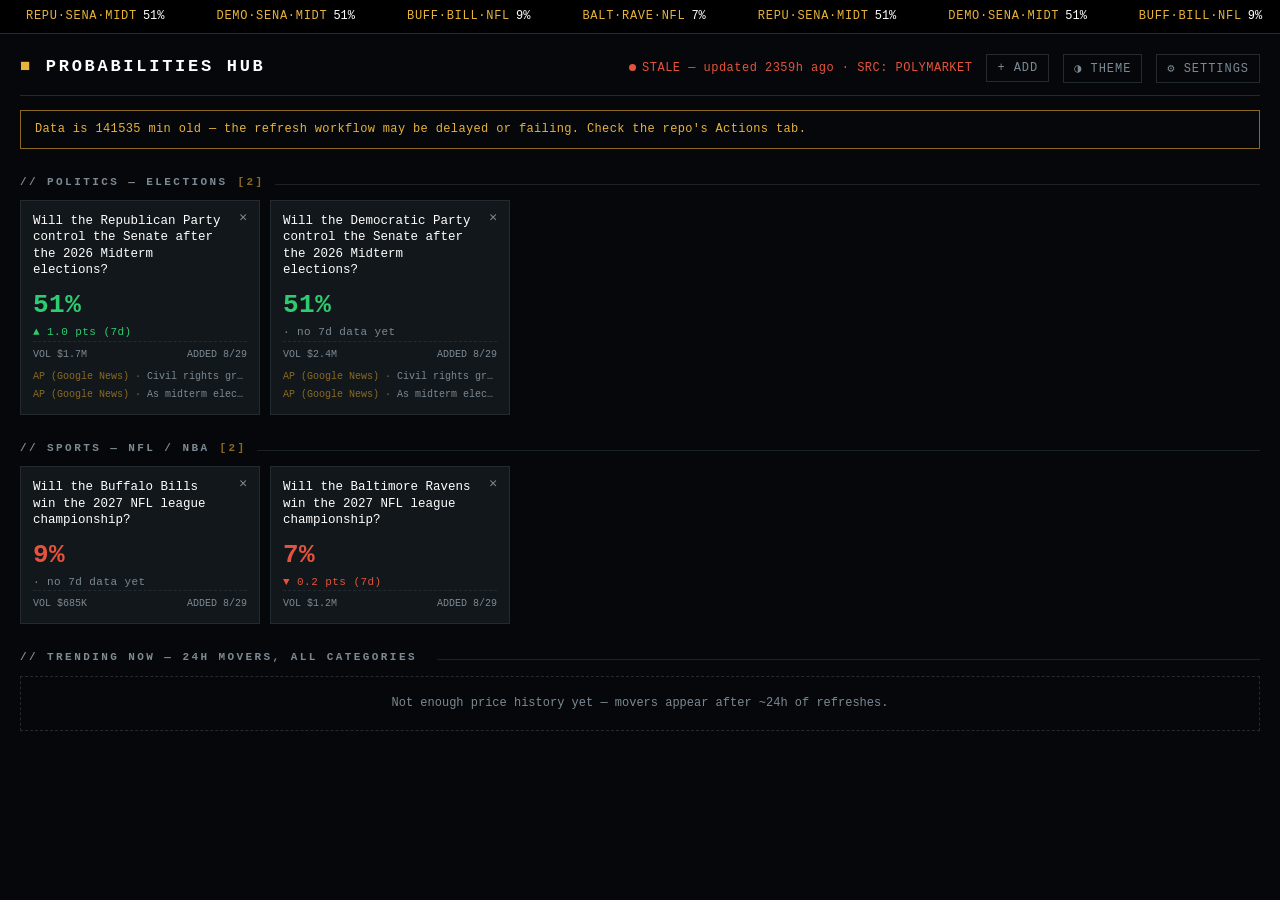
==== index.html @ 9a372fa8 "Build Probabilities Hub v1: static dashboard + Actions data pipeline - Terminal/ticker-tape UI (dark" ====
<!DOCTYPE html>
<html lang="en" data-theme="dark">
<head>
<meta charset="UTF-8" />
<meta name="viewport" content="width=device-width, initial-scale=1.0" />
<meta name="color-scheme" content="dark light" />
<title>Probabilities Hub</title>
<meta name="description" content="Personal prediction-market probabilities dashboard — politics, NFL, NBA." />
<link rel="icon" href="data:image/svg+xml,%3Csvg xmlns='http://www.w3.org/2000/svg' viewBox='0 0 16 16'%3E%3Crect width='16' height='16' fill='%2305070a'/%3E%3Crect x='3' y='9' width='2' height='4' fill='%232ecc71'/%3E%3Crect x='7' y='5' width='2' height='8' fill='%23e8b339'/%3E%3Crect x='11' y='7' width='2' height='6' fill='%23e5533d'/%3E%3C/svg%3E" />
<link rel="stylesheet" href="./assets/style.css" />
</head>
<body>

<div class="ticker" id="ticker" aria-label="Tracked markets ticker" tabindex="0">
  <div class="ticker--empty">loading ticker…</div>
</div>

<div class="wrap">
  <header class="head">
    <h1 class="head__title"><span class="mark">&#9632;</span> Probabilities&nbsp;Hub</h1>
    <div class="head__right">
      <span class="clock" id="clock" aria-live="polite">connecting…</span>
      <button class="iconbtn" id="addBtn" aria-haspopup="dialog">+ Add</button>
      <button class="iconbtn" id="themeBtn" aria-label="Toggle light / dark theme">&#9681; Theme</button>
      <button class="iconbtn" id="settingsBtn" aria-haspopup="dialog" aria-label="Open settings">&#9881; Settings</button>
    </div>
  </header>

  <div id="banners" aria-live="polite"></div>

  <main id="sections">
    <div class="spinner">// loading market data…</div>
  </main>
</div>

<!-- Add-market modal -->
<div class="modal" id="addModal" hidden role="dialog" aria-modal="true" aria-labelledby="addModalTitle">
  <div class="modal__panel">
    <div class="modal__head">
      <h2 id="addModalTitle">Add a market</h2>
      <button class="modal__close" data-close aria-label="Close">&times;</button>
    </div>
    <form id="searchForm">
      <label class="field">
        <span>Search Polymarket</span>
        <input class="input" id="searchInput" type="search" autocomplete="off"
               placeholder="e.g. nevada senate, fed rate cut, chiefs super bowl" />
      </label>
    </form>
    <p class="hint">Live search against Polymarket's public API. Pick a market and choose a category to pin it to your dashboard.</p>
    <div class="results" id="searchResults"></div>
  </div>
</div>

<!-- Settings modal -->
<div class="modal" id="settingsModal" hidden role="dialog" aria-modal="true" aria-labelledby="settingsModalTitle">
  <div class="modal__panel">
    <div class="modal__head">
      <h2 id="settingsModalTitle">Settings</h2>
      <button class="modal__close" data-close aria-label="Close">&times;</button>
    </div>

    <label class="field">
      <span>GitHub fine-grained token <span class="tokentag" id="tokenState">not set</span></span>
      <input class="input" id="tokenInput" type="password" autocomplete="off"
             placeholder="github_pat_… (Contents: read & write on this repo)" />
    </label>
    <p class="hint">
      Needed only to add / remove markets (it commits <code>data/watchlist.json</code>).
      Stored in this browser's <code>localStorage</code> and sent only to
      <code>api.github.com</code>. Create one at GitHub → Settings → Developer settings →
      Fine-grained tokens, scoped to <code id="repoSlug">pitchafwa/probabilities-hub</code>
      with <strong>Contents: Read and write</strong>.
    </p>
    <div class="btnrow">
      <button class="btn" id="tokenSave">Save token</button>
      <button class="btn btn--danger" id="tokenClear">Clear token</button>
    </div>

    <label class="field" style="margin-top:20px;">
      <span>Repository (owner/repo)</span>
      <input class="input" id="repoInput" type="text" autocomplete="off" placeholder="owner/repo" />
    </label>
    <label class="field">
      <span>Branch</span>
      <input class="input" id="branchInput" type="text" autocomplete="off" placeholder="main" />
    </label>
    <div class="btnrow">
      <button class="btn btn--ghost" id="repoSave">Save repo config</button>
    </div>

    <p class="hint" style="margin-top:16px;" id="dataInfo">—</p>
  </div>
</div>

<template id="categoryPickerTpl">
  <div class="result">
    <div>
      <div class="result__q"></div>
      <div class="result__desc"></div>
      <div class="result__meta"></div>
    </div>
    <div class="result__add">
      <select class="input" style="width:auto;margin-bottom:6px;">
        <option value="politics">politics</option>
        <option value="sports">sports</option>
        <option value="economics">economics</option>
        <option value="crypto">crypto</option>
        <option value="other">other</option>
      </select>
      <button class="btn">Add</button>
    </div>
  </div>
</template>

<script src="./assets/app.js"></script>
</body>
</html>
---- assets/style.css ----
/* Probabilities Hub — "Ticker Tape / Terminal" */

:root {
  --bg: #05070a;
  --bg-2: #0a0d10;
  --panel: #12171b;
  --panel-2: #161c21;
  --line: #232b31;
  --line-soft: #1b2227;
  --text: #dfe6ea;
  --text-hi: #ffffff;
  --sub: #7c8a94;
  --up: #2ecc71;
  --down: #e5533d;
  --amber: #e8b339;
  --amber-dim: #8a6a22;
  --focus: #e8b339;
  --card-min: 232px;
  --mono: "Courier New", "SFMono-Regular", ui-monospace, "DejaVu Sans Mono", monospace;
}

:root[data-theme="light"] {
  --bg: #f4f1e9;
  --bg-2: #efece2;
  --panel: #fbf9f3;
  --panel-2: #f6f3ea;
  --line: #d7d0be;
  --line-soft: #e2dccb;
  --text: #2b2b26;
  --text-hi: #16160f;
  --sub: #736b57;
  --up: #1f8f4d;
  --down: #c23c26;
  --amber: #b5851b;
  --amber-dim: #c9a961;
  --focus: #b5851b;
}

* { box-sizing: border-box; }

html, body { margin: 0; padding: 0; }

body {
  background: var(--bg);
  color: var(--text);
  font-family: var(--mono);
  font-size: 14px;
  line-height: 1.4;
  -webkit-font-smoothing: antialiased;
}

a { color: inherit; }

button {
  font-family: inherit;
  cursor: pointer;
  color: inherit;
  background: none;
  border: none;
}

:focus-visible {
  outline: 2px solid var(--focus);
  outline-offset: 2px;
}

.wrap { max-width: 1280px; margin: 0 auto; padding: 0 20px 64px; }

/* ---------- Ticker ---------- */
.ticker {
  background: #000;
  border-bottom: 1px solid var(--line);
  overflow: hidden;
  white-space: nowrap;
  font-size: 12px;
  color: var(--amber);
  position: relative;
}
:root[data-theme="light"] .ticker { background: #1a1712; }
.ticker__track {
  display: inline-block;
  padding: 8px 0;
  will-change: transform;
  animation: ticker-scroll 60s linear infinite;
}
.ticker:hover .ticker__track,
.ticker:focus-within .ticker__track { animation-play-state: paused; }
.ticker__item { margin: 0 26px; }
.ticker__sym { color: var(--amber); letter-spacing: 0.06em; }
.ticker__px { color: var(--text-hi); margin-left: 6px; }
:root[data-theme="light"] .ticker__px { color: #f6f3ea; }
.ticker__d { margin-left: 6px; }
.ticker--empty { color: var(--sub); padding: 8px 20px; }

@keyframes ticker-scroll {
  from { transform: translateX(0); }
  to { transform: translateX(-50%); }
}

/* ---------- Header ---------- */
.head {
  display: flex;
  align-items: baseline;
  justify-content: space-between;
  gap: 16px;
  flex-wrap: wrap;
  padding: 20px 0 12px;
  border-bottom: 1px solid var(--line);
  margin-bottom: 8px;
}
.head__title {
  margin: 0;
  font-size: 17px;
  letter-spacing: 0.16em;
  color: var(--text-hi);
  text-transform: uppercase;
}
.head__title .mark { color: var(--amber); }
.head__right { display: flex; align-items: center; gap: 14px; }
.clock { color: var(--sub); font-size: 12px; letter-spacing: 0.04em; }
.clock .dot {
  display: inline-block; width: 7px; height: 7px; border-radius: 50%;
  background: var(--up); margin-right: 6px; vertical-align: middle;
  animation: pulse 2.4s ease-in-out infinite;
}
.clock.is-stale .dot { background: var(--down); animation: none; }
.clock.is-stale { color: var(--down); }
@keyframes pulse { 0%,100% { opacity: 1; } 50% { opacity: 0.35; } }

.iconbtn {
  border: 1px solid var(--line);
  padding: 6px 10px;
  font-size: 12px;
  letter-spacing: 0.08em;
  color: var(--sub);
  text-transform: uppercase;
  transition: color 0.12s, border-color 0.12s;
}
.iconbtn:hover { color: var(--amber); border-color: var(--amber-dim); }

/* ---------- Sections ---------- */
.section { margin: 26px 0 0; }
.section__title {
  font-size: 11px;
  letter-spacing: 0.22em;
  color: var(--sub);
  text-transform: uppercase;
  margin: 0 0 10px;
  display: flex;
  align-items: baseline;
  gap: 10px;
}
.section__title .count { color: var(--amber-dim); }
.section__rule { flex: 1; height: 1px; background: var(--line-soft); }

.grid {
  display: grid;
  grid-template-columns: repeat(auto-fill, minmax(var(--card-min), 1fr));
  gap: 10px;
}

/* ---------- Card ---------- */
.card {
  background: var(--panel);
  border: 1px solid var(--line);
  padding: 12px;
  position: relative;
  display: flex;
  flex-direction: column;
  min-height: 132px;
}
.card:hover { border-color: var(--amber-dim); }
.card__q {
  font-size: 12.5px;
  color: var(--text-hi);
  line-height: 1.32;
  min-height: 32px;
  padding-right: 20px;
}
.card__q a { text-decoration: none; }
.card__q a:hover { color: var(--amber); }
.card__prob { font-size: 26px; font-weight: 700; margin: 8px 0 2px; letter-spacing: 0.02em; }
.card__delta { font-size: 11px; letter-spacing: 0.04em; min-height: 14px; }
.card__spark { height: 26px; margin: 6px 0 2px; display: block; width: 100%; }
.card__meta {
  display: flex;
  justify-content: space-between;
  gap: 8px;
  font-size: 10px;
  color: var(--sub);
  margin-top: auto;
  padding-top: 6px;
  border-top: 1px dashed var(--line);
}
.card__news { margin-top: 8px; display: flex; flex-direction: column; gap: 4px; }
.card__news a {
  font-size: 10px;
  color: var(--sub);
  text-decoration: none;
  display: block;
  white-space: nowrap;
  overflow: hidden;
  text-overflow: ellipsis;
}
.card__news a:hover { color: var(--amber); }
.card__news .outlet { color: var(--amber-dim); }
.card__remove {
  position: absolute;
  top: 8px;
  right: 8px;
  font-size: 13px;
  line-height: 1;
  color: var(--sub);
  padding: 2px 4px;
}
.card__remove:hover { color: var(--down); }

.card--trend .card__rank { color: var(--amber-dim); font-size: 10px; letter-spacing: 0.1em; }

.up { color: var(--up); }
.down { color: var(--down); }
.flat { color: var(--sub); }

/* ---------- Empty / error states ---------- */
.empty {
  border: 1px dashed var(--line);
  padding: 18px;
  color: var(--sub);
  font-size: 12px;
  text-align: center;
}
.banner {
  border: 1px solid var(--down);
  color: var(--down);
  padding: 10px 14px;
  font-size: 12px;
  margin: 14px 0 0;
  letter-spacing: 0.03em;
}
.banner--warn { border-color: var(--amber-dim); color: var(--amber); }

/* ---------- Modal ---------- */
.modal[hidden] { display: none; }
.modal {
  position: fixed;
  inset: 0;
  background: rgba(0, 0, 0, 0.62);
  display: flex;
  align-items: flex-start;
  justify-content: center;
  padding: 8vh 16px 16px;
  z-index: 50;
}
.modal__panel {
  background: var(--panel-2);
  border: 1px solid var(--line);
  width: 100%;
  max-width: 620px;
  max-height: 80vh;
  overflow: auto;
  padding: 18px;
}
.modal__head {
  display: flex;
  justify-content: space-between;
  align-items: baseline;
  margin-bottom: 14px;
}
.modal__head h2 {
  margin: 0;
  font-size: 13px;
  letter-spacing: 0.16em;
  text-transform: uppercase;
  color: var(--text-hi);
}
.modal__close { font-size: 16px; color: var(--sub); padding: 2px 6px; }
.modal__close:hover { color: var(--down); }

.field { display: block; margin: 12px 0; }
.field > span { display: block; font-size: 11px; color: var(--sub); letter-spacing: 0.08em; text-transform: uppercase; margin-bottom: 4px; }
.input {
  width: 100%;
  background: var(--bg-2);
  border: 1px solid var(--line);
  color: var(--text);
  font-family: inherit;
  font-size: 13px;
  padding: 8px 10px;
}
.input:focus { border-color: var(--amber-dim); }

.btn {
  border: 1px solid var(--amber-dim);
  color: var(--amber);
  padding: 7px 14px;
  font-size: 12px;
  letter-spacing: 0.08em;
  text-transform: uppercase;
}
.btn:hover { background: var(--amber); color: #05070a; }
.btn--ghost { border-color: var(--line); color: var(--sub); }
.btn--ghost:hover { background: none; color: var(--amber); border-color: var(--amber-dim); }
.btn--danger { border-color: var(--down); color: var(--down); }
.btn--danger:hover { background: var(--down); color: #05070a; }
.btnrow { display: flex; gap: 8px; flex-wrap: wrap; margin-top: 8px; }

.results { margin-top: 12px; display: flex; flex-direction: column; gap: 8px; }
.result {
  border: 1px solid var(--line);
  padding: 10px;
  display: flex;
  justify-content: space-between;
  gap: 12px;
  align-items: flex-start;
}
.result__q { font-size: 12.5px; color: var(--text-hi); }
.result__desc { font-size: 10.5px; color: var(--sub); margin-top: 4px; line-height: 1.35; }
.result__meta { font-size: 10px; color: var(--amber-dim); margin-top: 4px; letter-spacing: 0.05em; }
.result__add { white-space: nowrap; }

.hint { font-size: 10.5px; color: var(--sub); line-height: 1.4; margin: 6px 0 0; }
.hint code { color: var(--amber); }

.spinner { color: var(--sub); font-size: 12px; padding: 10px 0; }

.tokentag {
  display: inline-block;
  font-size: 10px;
  letter-spacing: 0.06em;
  border: 1px solid var(--line);
  padding: 2px 6px;
  color: var(--sub);
  margin-left: 8px;
  text-transform: uppercase;
}
.tokentag.is-set { color: var(--up); border-color: var(--up); }

@media (max-width: 560px) {
  .head { padding-top: 14px; }
  .head__title { font-size: 15px; letter-spacing: 0.1em; }
  .grid { grid-template-columns: 1fr 1fr; }
  :root { --card-min: 150px; }
  .clock { font-size: 11px; }
}
@media (max-width: 380px) {
  .grid { grid-template-columns: 1fr; }
}

@media (prefers-reduced-motion: reduce) {
  .ticker__track { animation: none; padding-left: 20px; }
  .clock .dot { animation: none; }
}
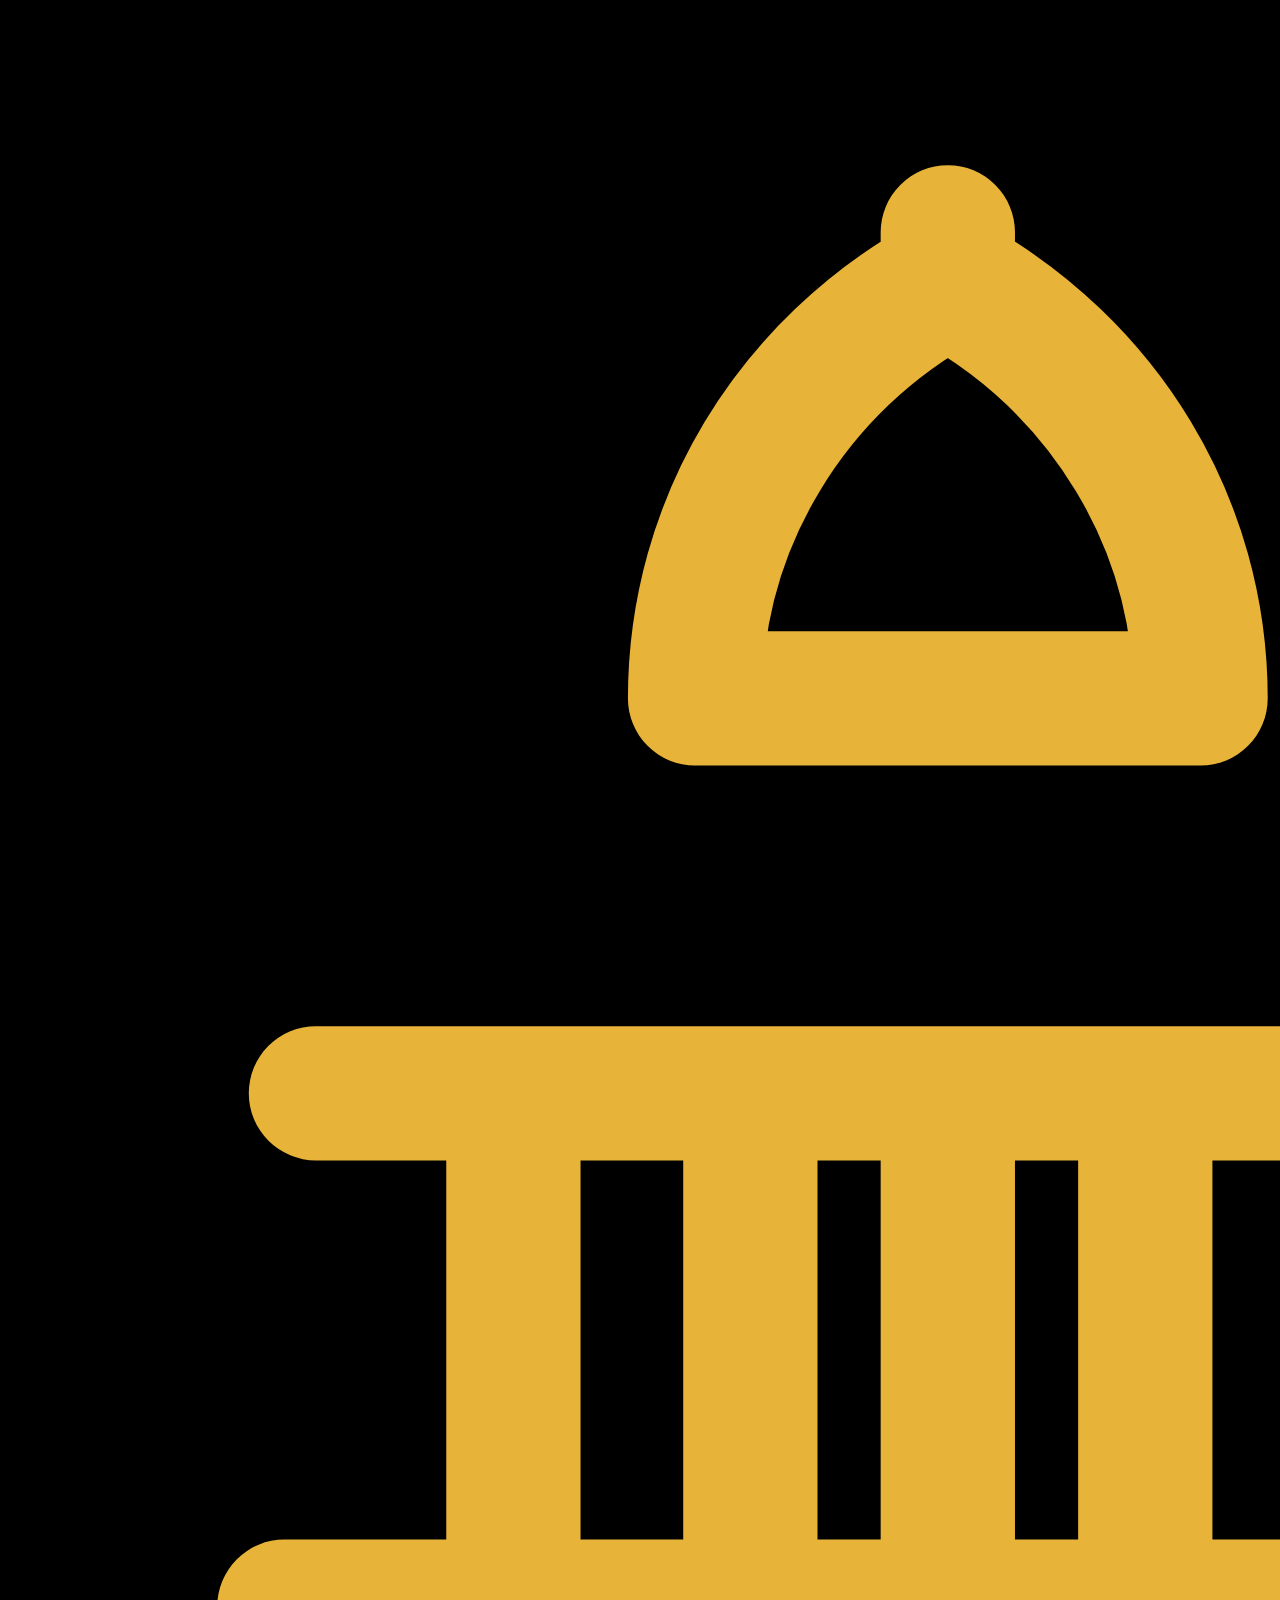
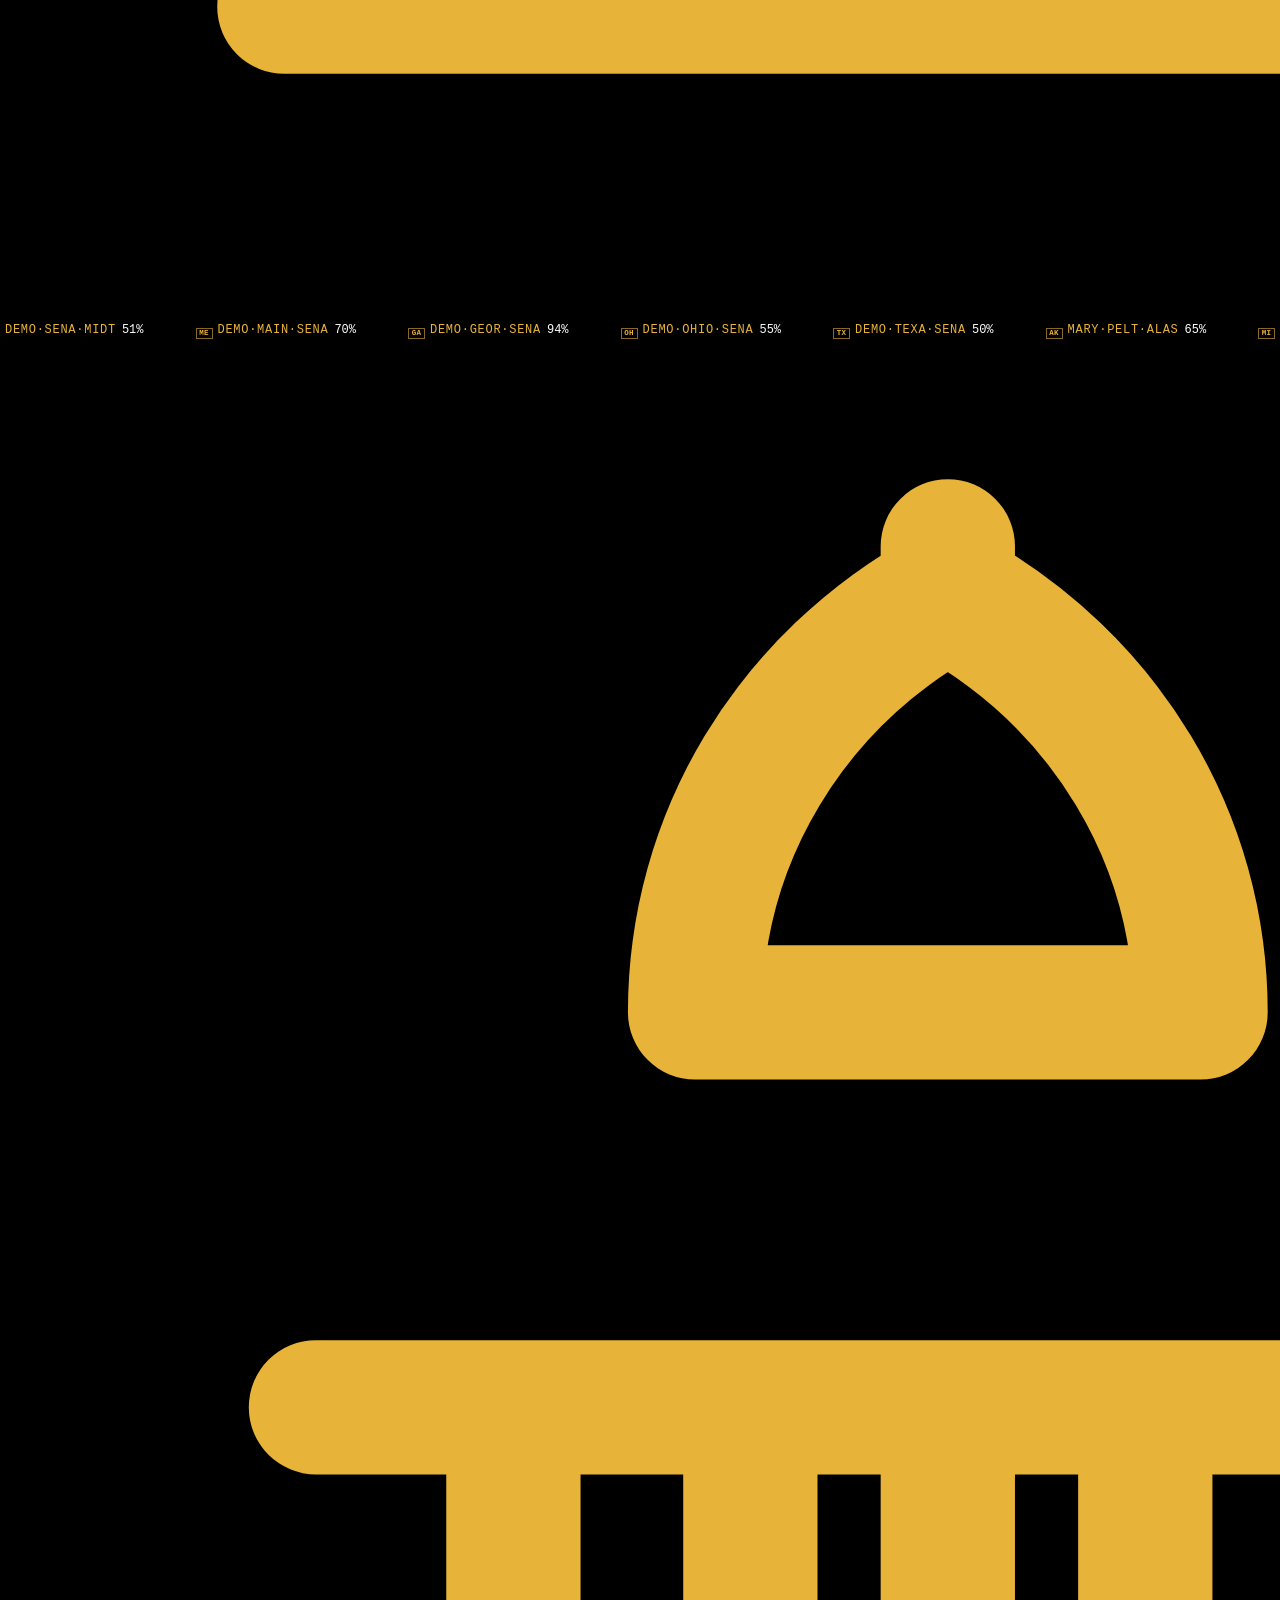
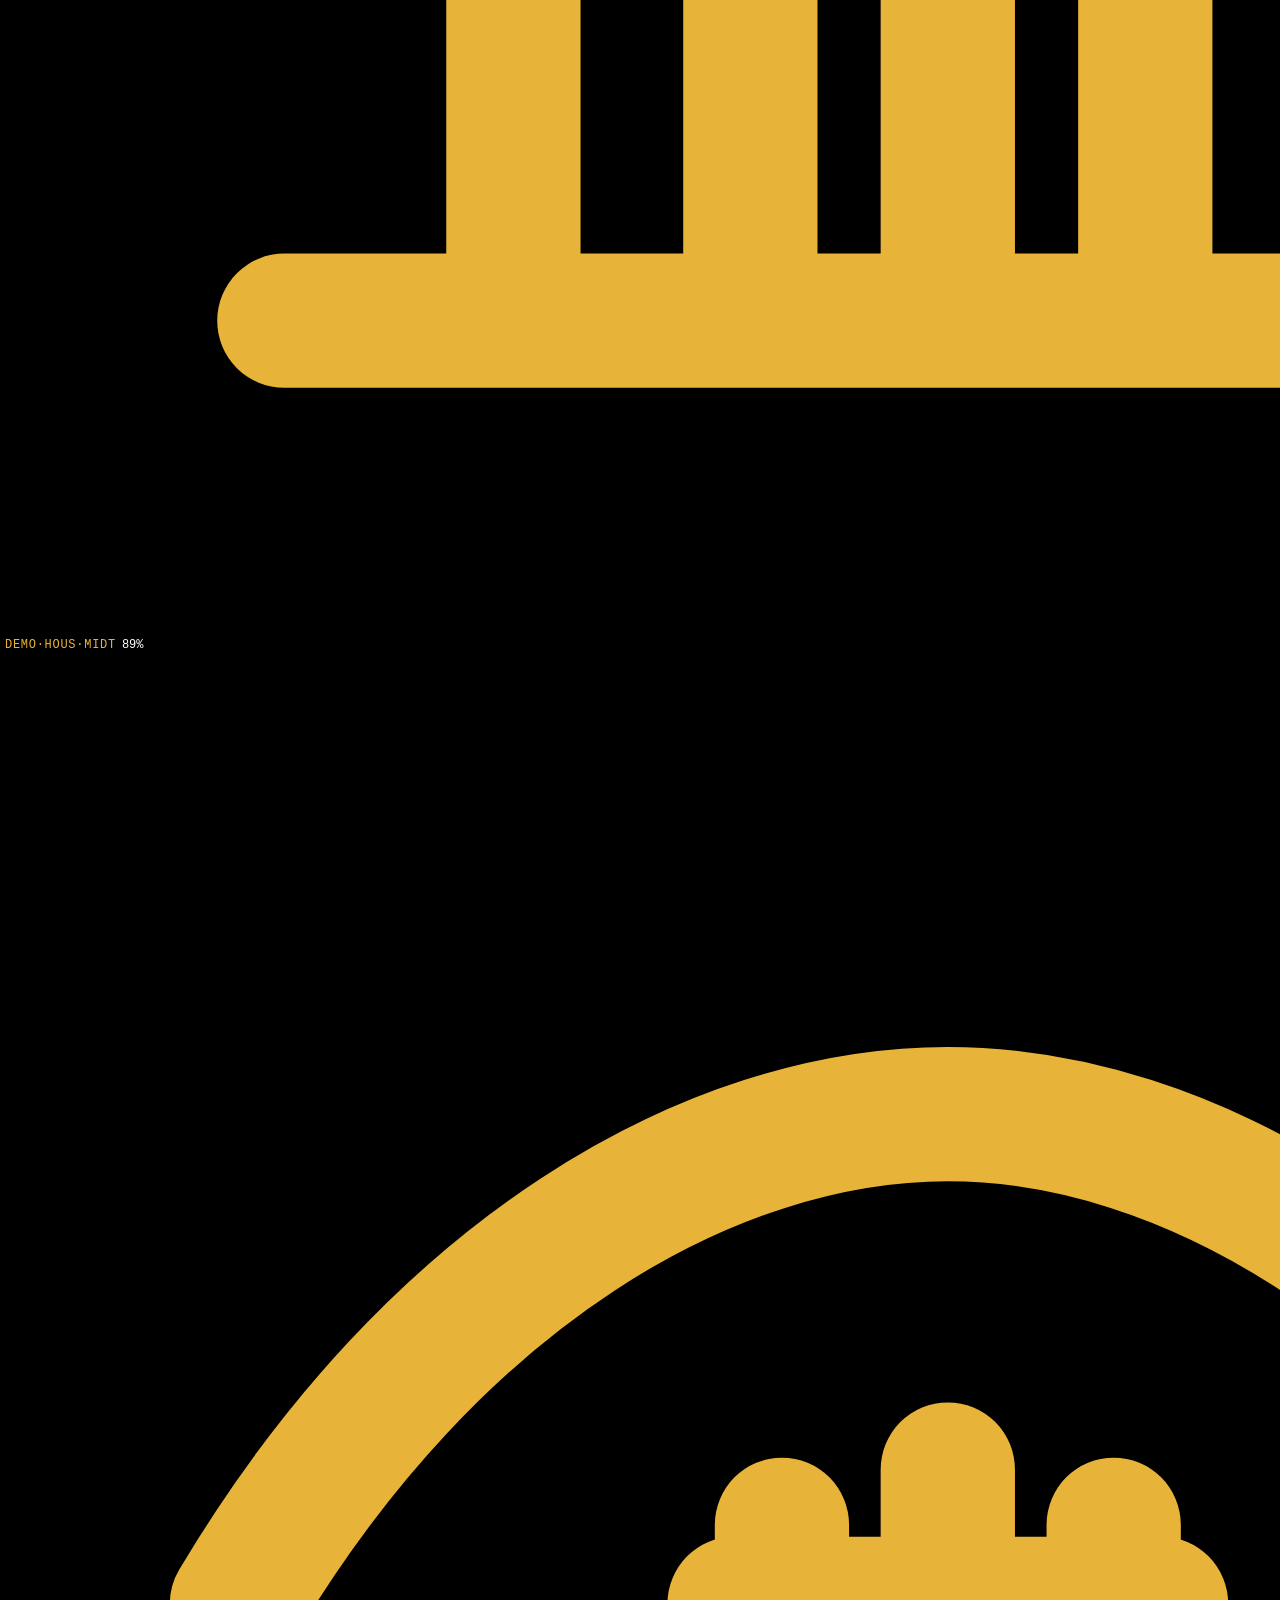
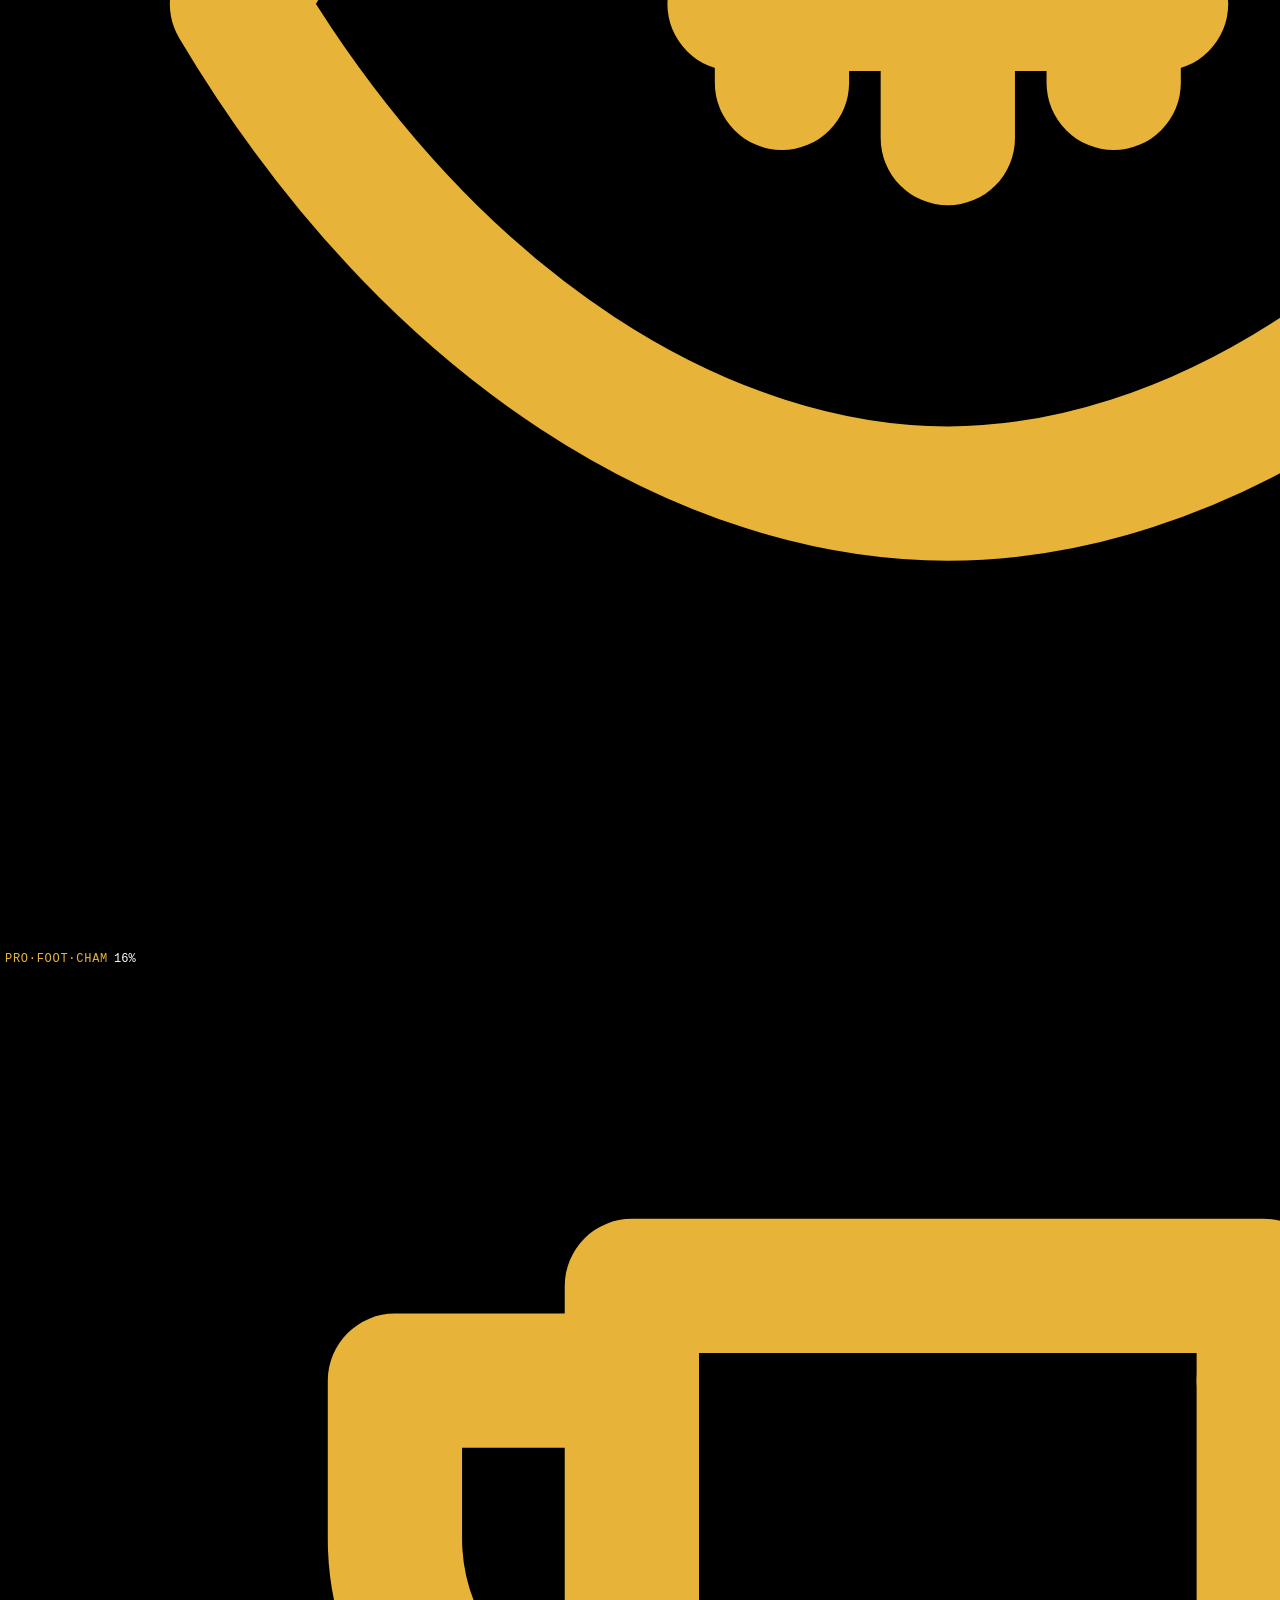
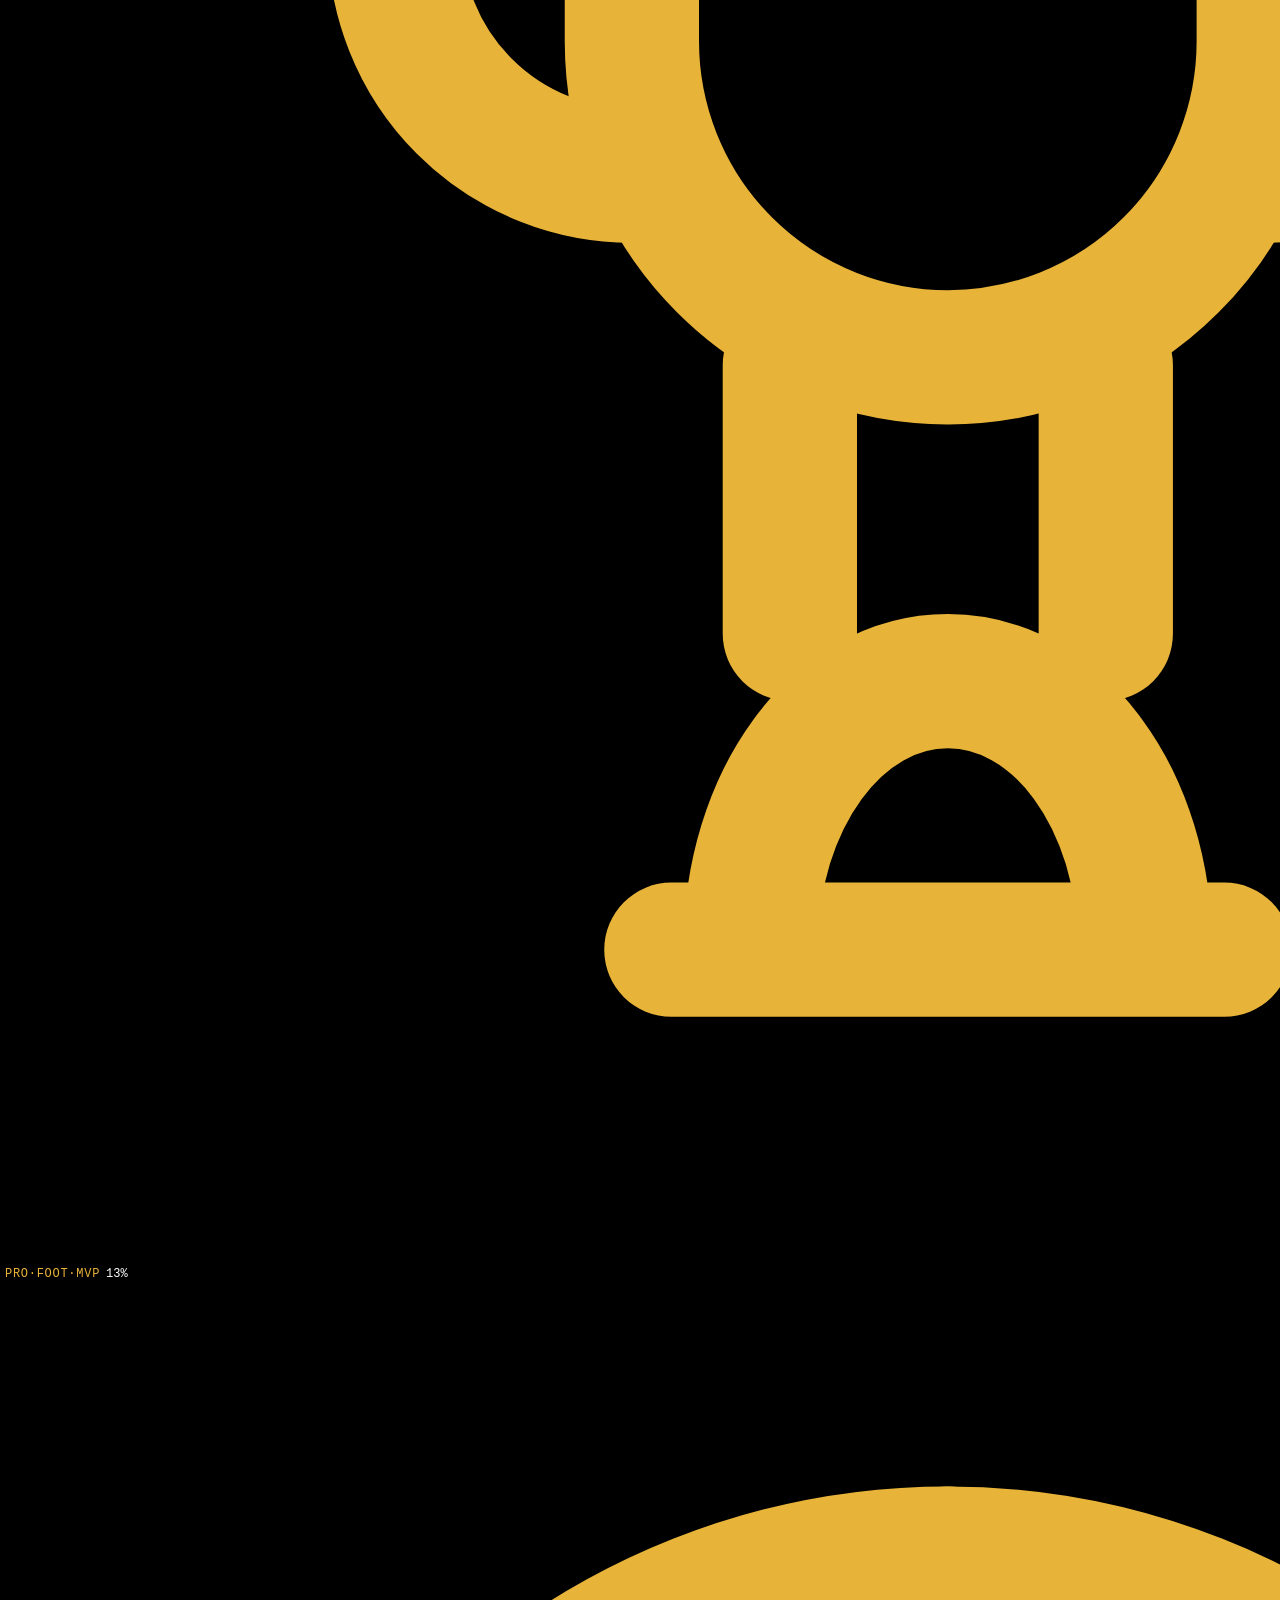
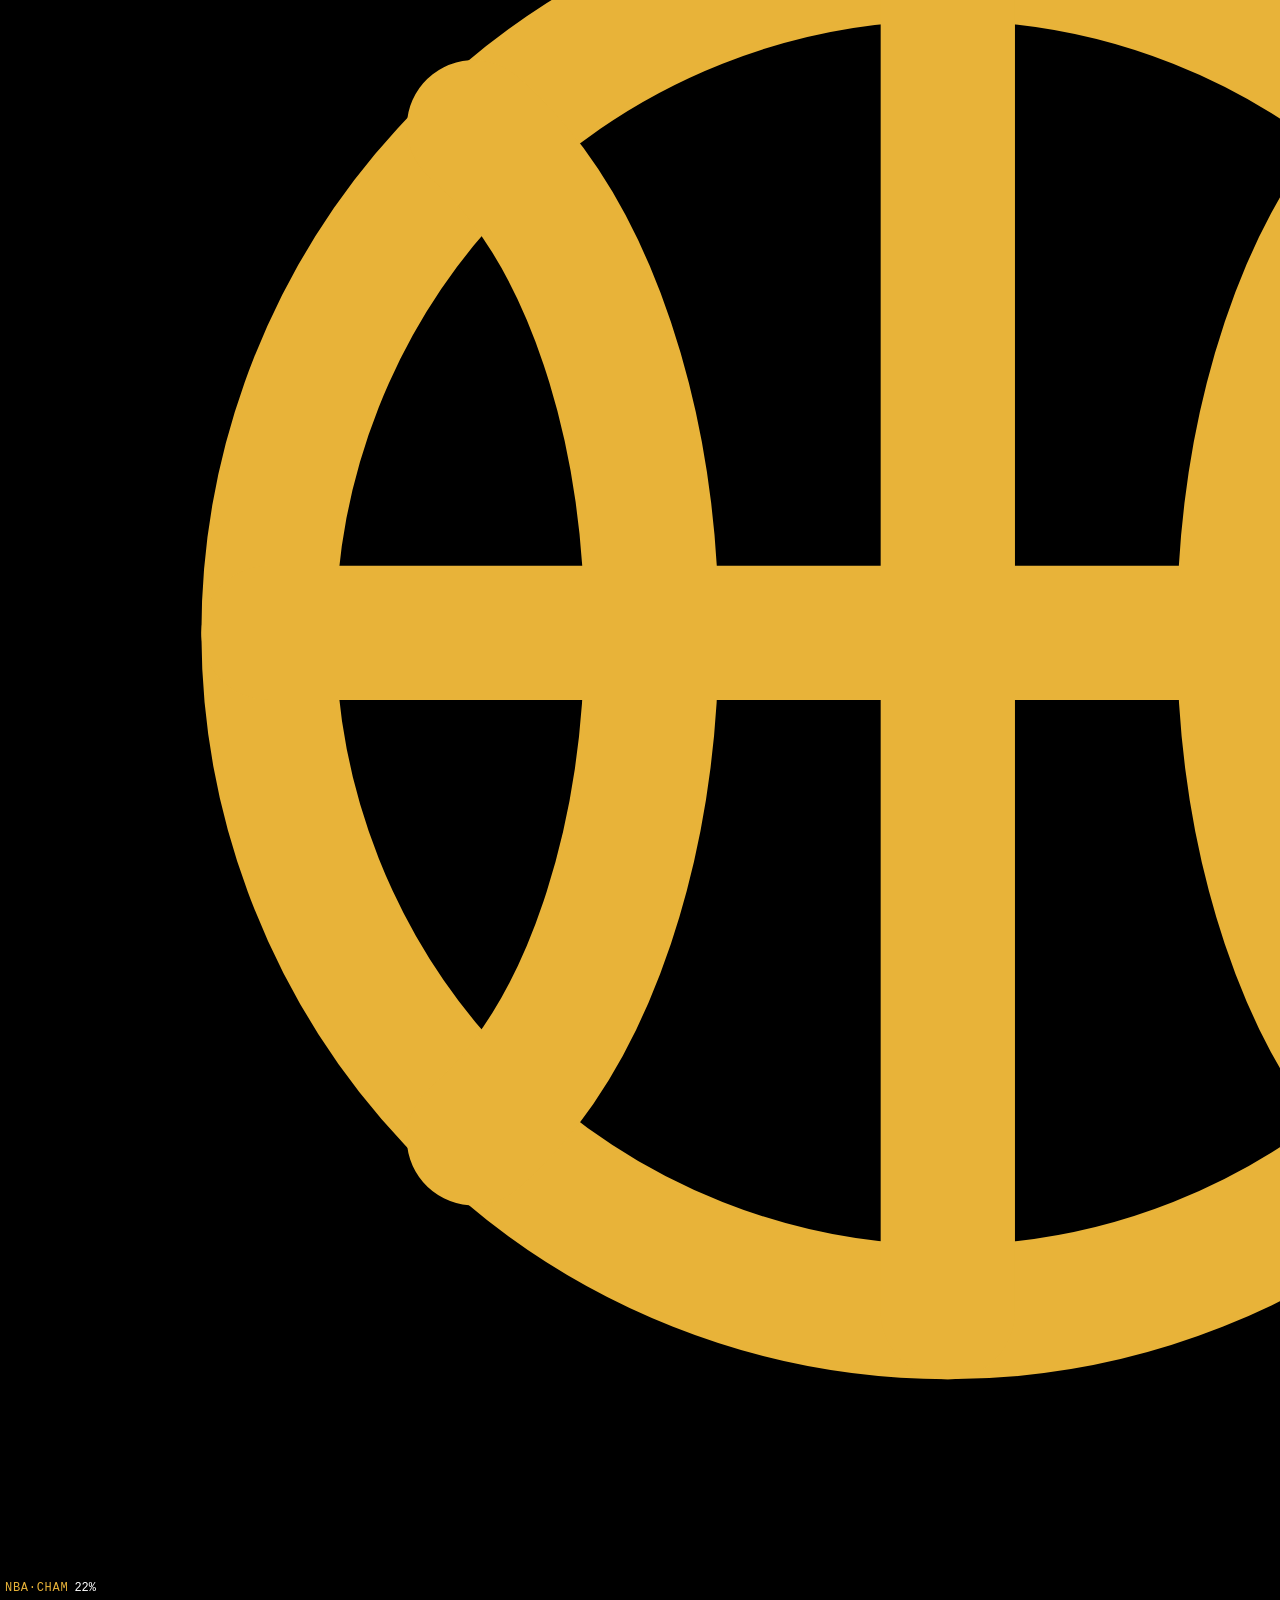
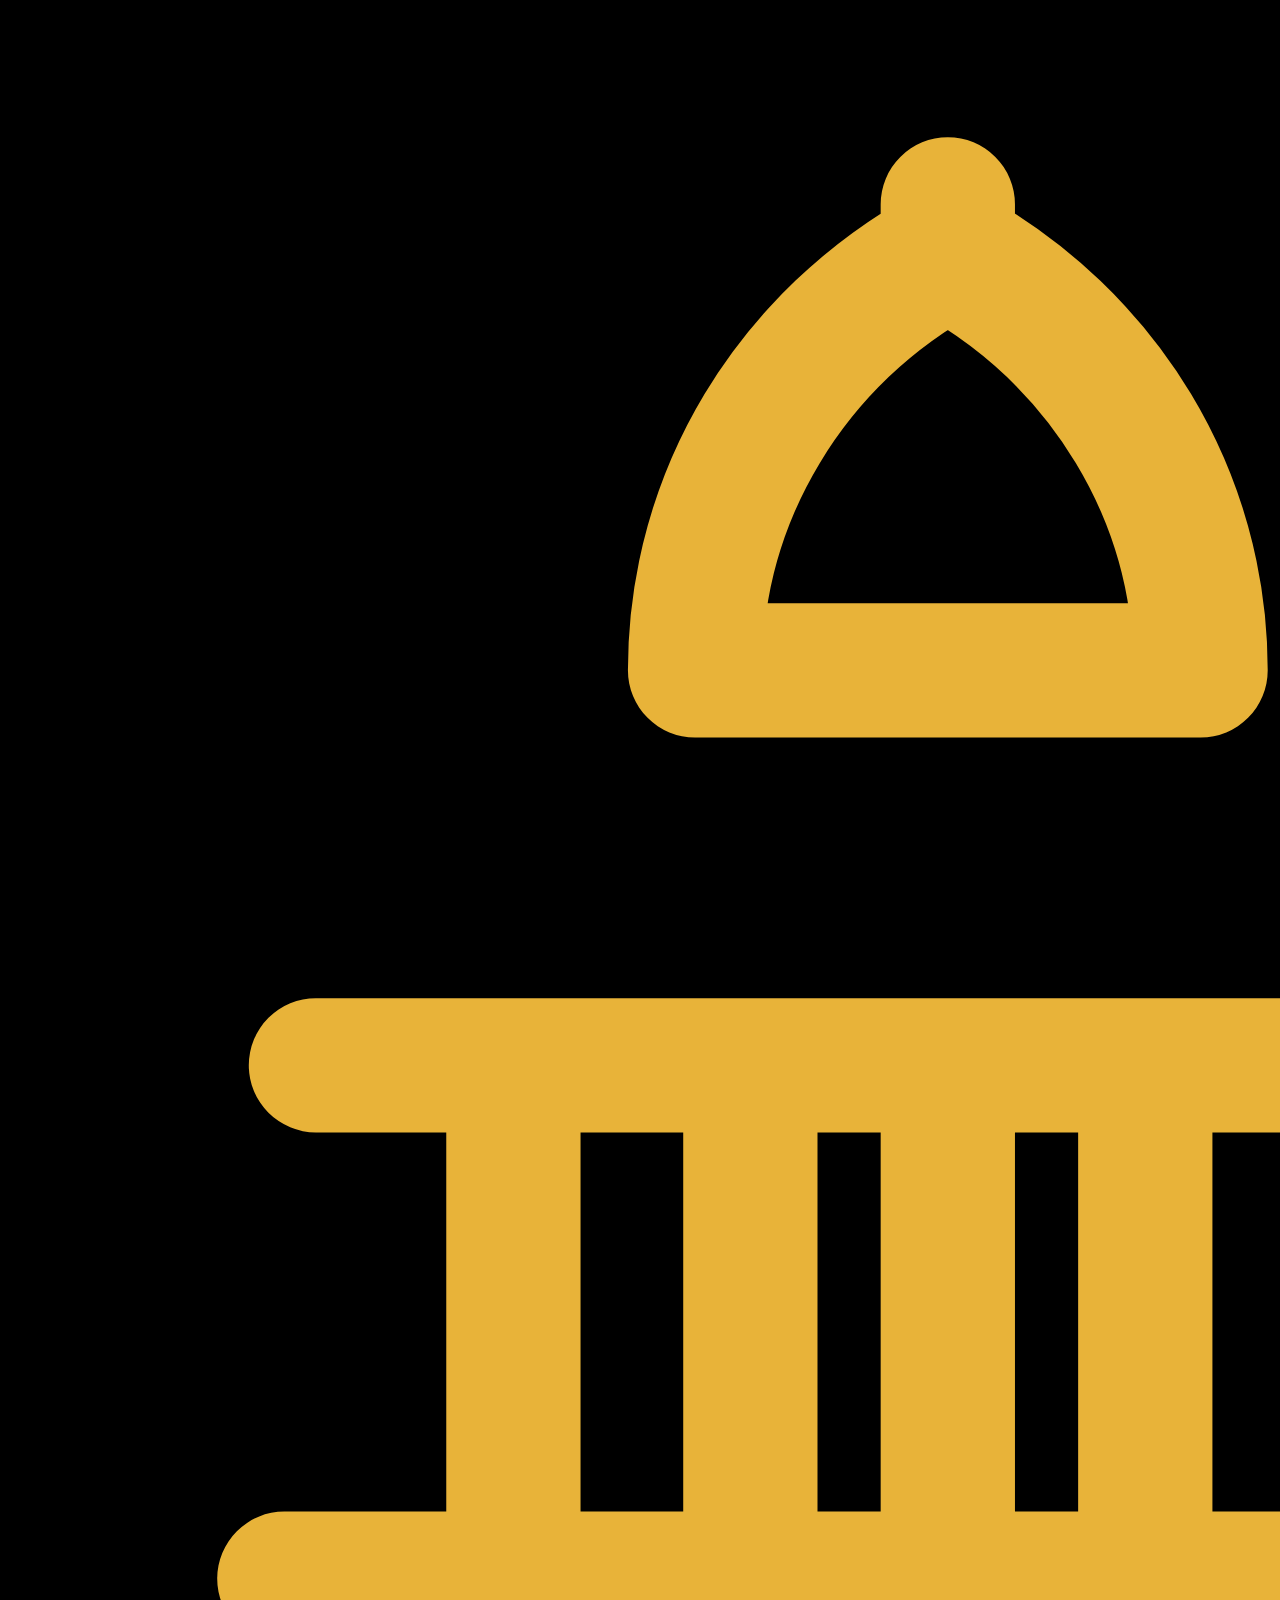
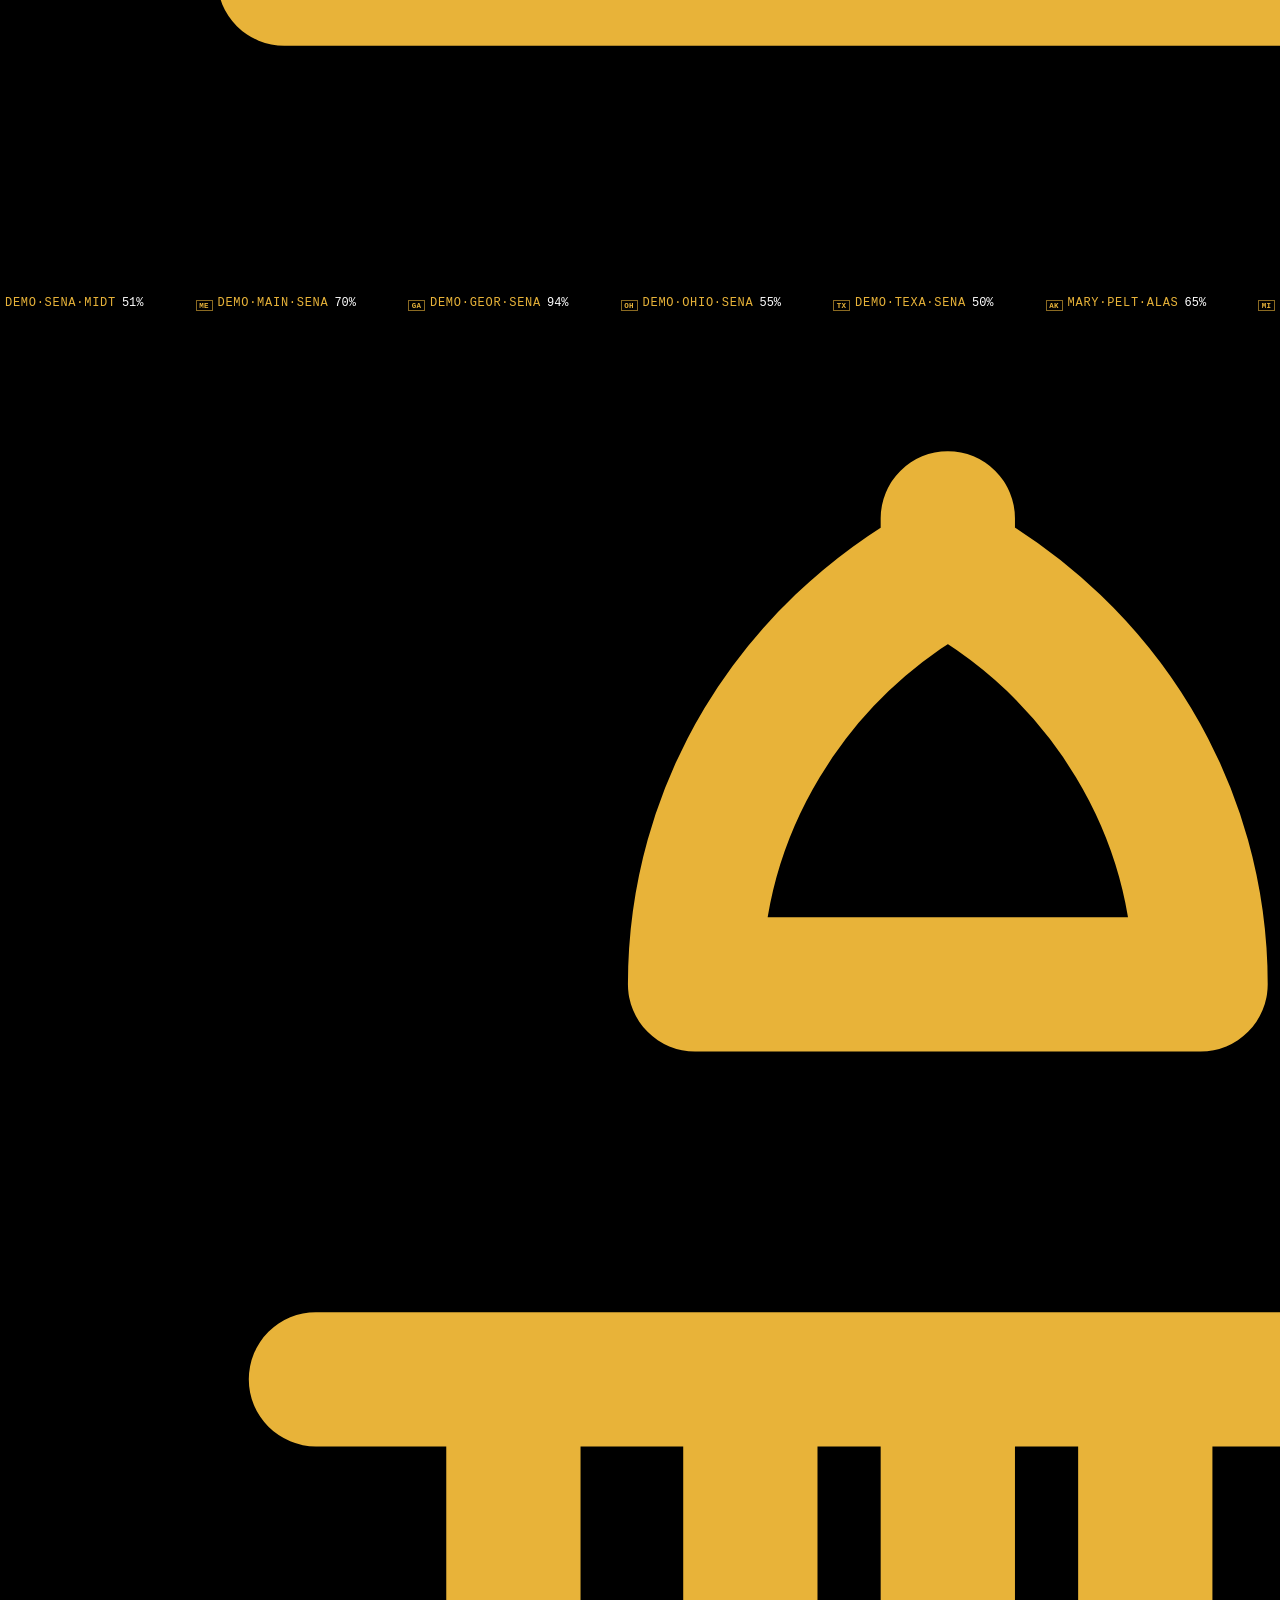
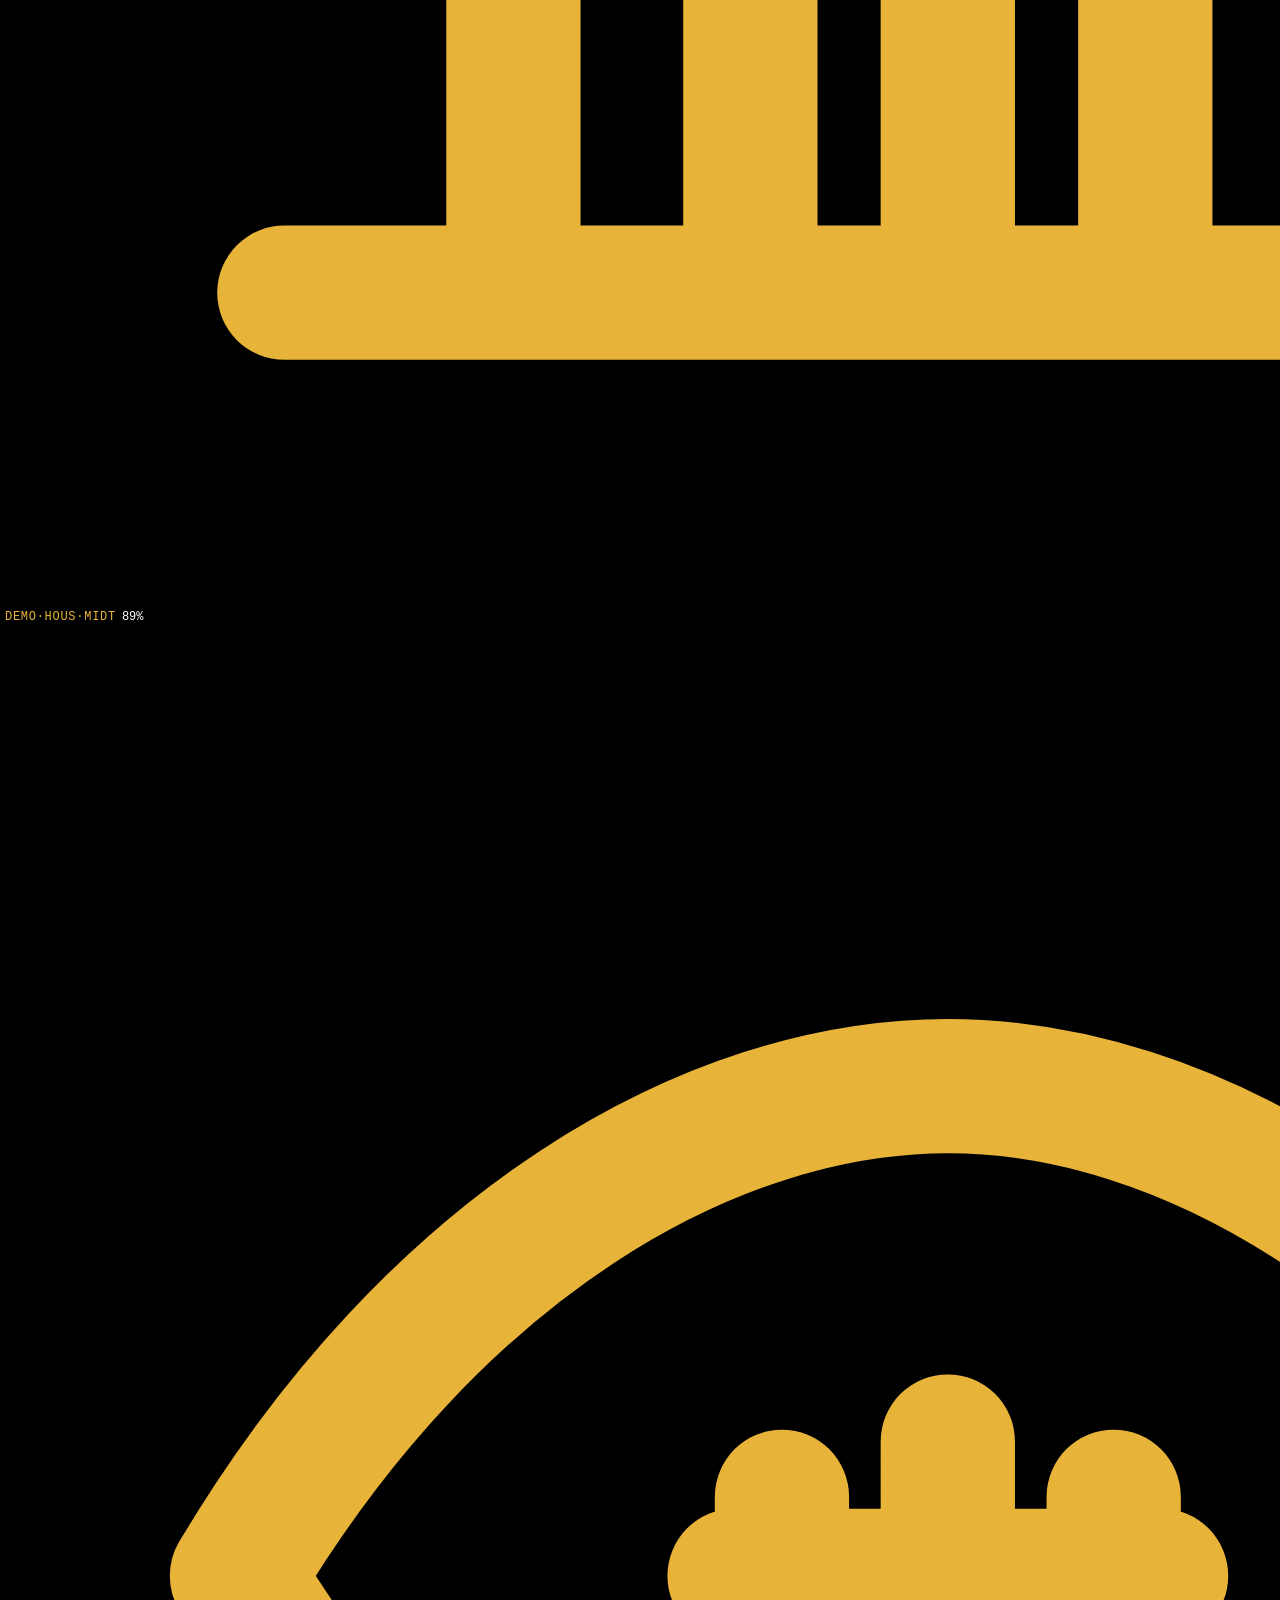
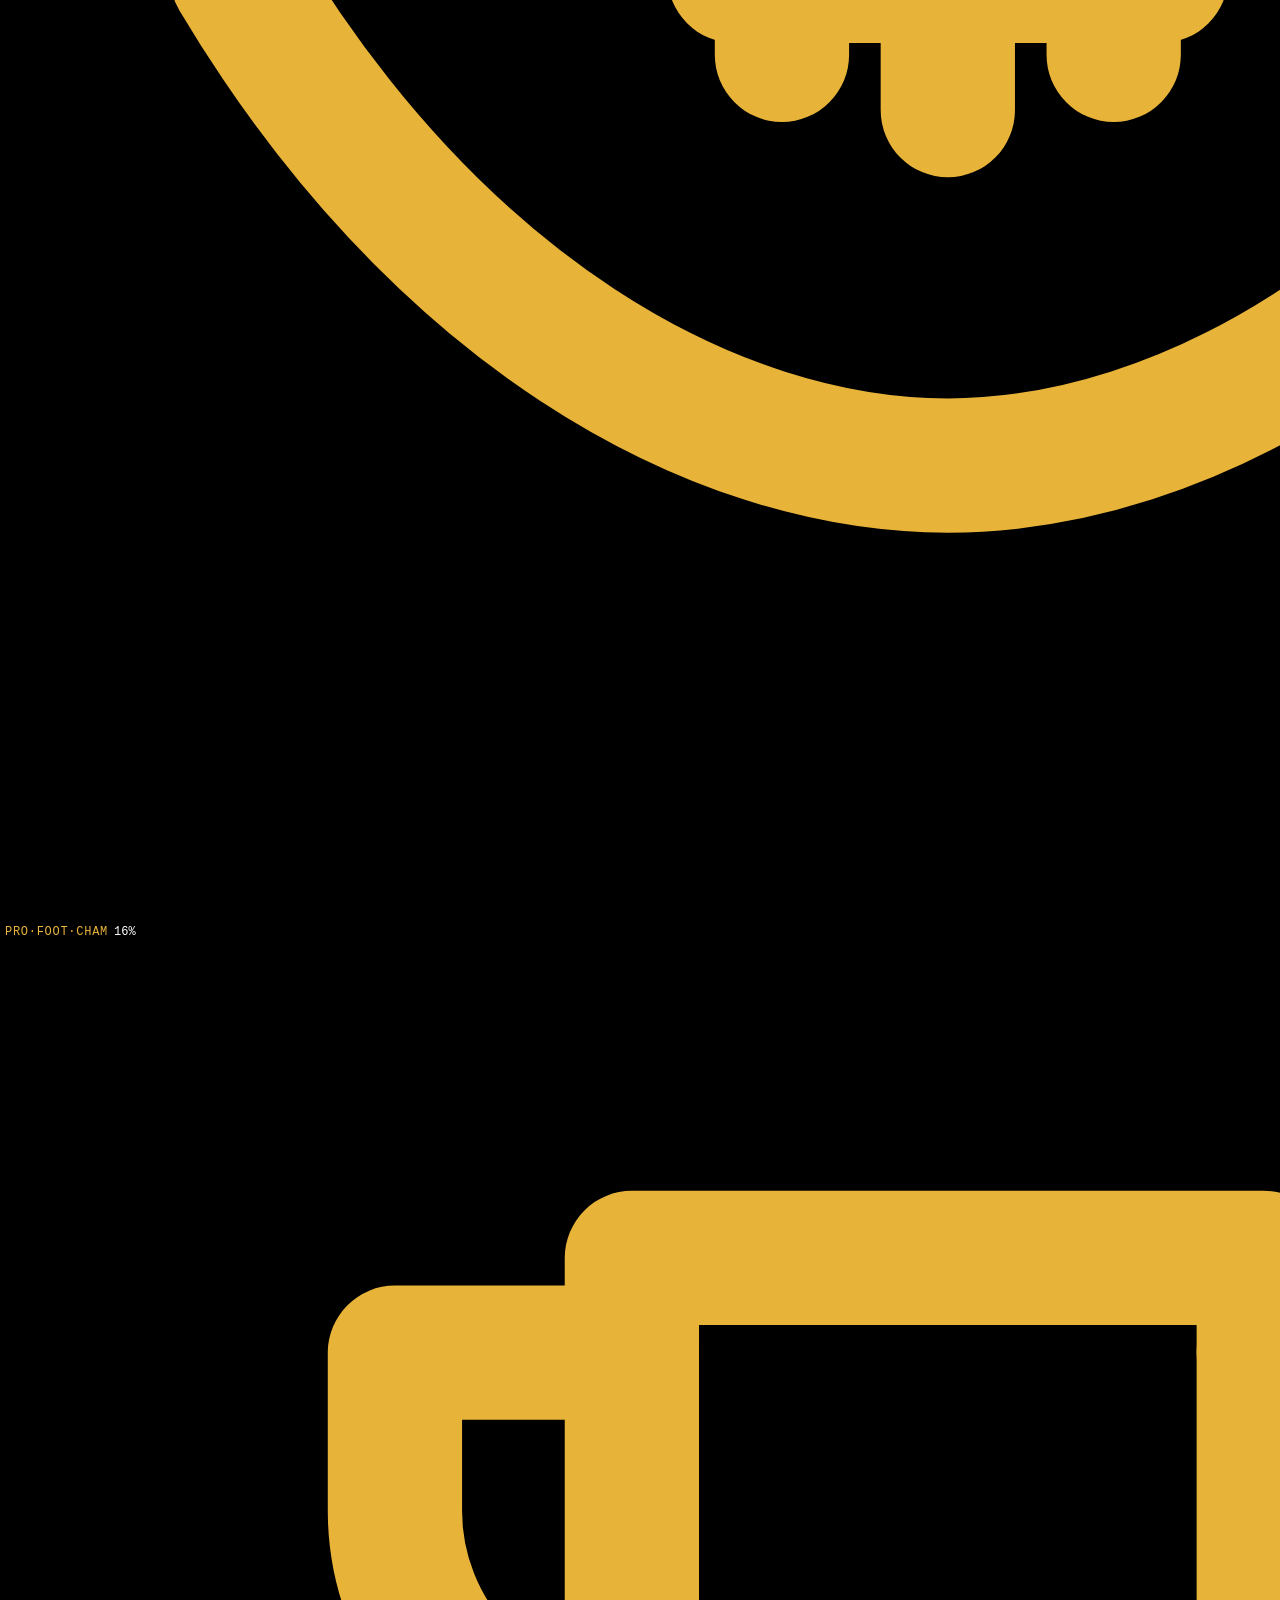
==== commit f7fd165f: "Add glance icons: line glyphs per market type + state badges - assets/icons.js: ~23 monochrome curre" ====
--- a/index.html
+++ b/index.html
@@ -113,6 +113,7 @@
   </div>
 </template>
 
+<script src="./assets/icons.js"></script>
 <script src="./assets/app.js"></script>
 </body>
 </html>
--- a/assets/style.css
+++ b/assets/style.css
@@ -170,16 +170,93 @@
   min-height: 132px;
 }
 .card:hover { border-color: var(--amber-dim); }
+.card__head {
+  display: flex;
+  gap: 8px;
+  align-items: flex-start;
+  padding: 0 20px;
+}
 .card__q {
   font-size: 12.5px;
   color: var(--text-hi);
   line-height: 1.32;
   min-height: 32px;
-  padding-right: 20px;
+  flex: 1 1 auto;
+  min-width: 0;
 }
 .card__q a { text-decoration: none; }
 .card__q a:hover { color: var(--amber); }
+
+/* ---------- Glance icons ---------- */
+.gicon {
+  flex: 0 0 auto;
+  width: 18px;
+  height: 18px;
+  color: var(--amber);
+  margin-top: 1px;
+}
+.gicon svg { width: 100%; height: 100%; display: block; }
+.gicon--state {
+  width: auto;
+  min-width: 21px;
+  height: 15px;
+  padding: 0 3px;
+  font-size: 9px;
+  font-weight: 700;
+  letter-spacing: 0.04em;
+  border: 1px solid var(--amber-dim);
+  color: var(--amber);
+  display: inline-flex;
+  align-items: center;
+  justify-content: center;
+}
+.gicon--ticker { width: 12px; height: 12px; margin: 0 5px 0 0; vertical-align: -2px; }
+.gicon--ticker.gicon--state { height: 11px; min-width: 17px; font-size: 7.5px; padding: 0 2px; }
+.gicon--result { width: 14px; height: 14px; vertical-align: -2px; margin-right: 3px; }
+.gicon--result.gicon--state { height: 12px; min-width: 18px; font-size: 8px; }
 .card__prob { font-size: 26px; font-weight: 700; margin: 8px 0 2px; letter-spacing: 0.02em; }
+
+/* ---------- Drag handle / dragging ---------- */
+.card__grip {
+  position: absolute;
+  top: 6px;
+  left: 6px;
+  font-size: 12px;
+  line-height: 1;
+  color: var(--line);
+  padding: 3px 4px;
+  cursor: grab;
+  transition: color 0.12s;
+}
+.card:hover .card__grip { color: var(--sub); }
+.card__grip:hover,
+.card__grip:focus-visible { color: var(--amber); }
+.card__grip:active { cursor: grabbing; }
+.card.is-dragging {
+  opacity: 0.55;
+  border-color: var(--amber);
+  border-style: dashed;
+}
+
+/* ---------- Multi-outcome leaderboard ---------- */
+.card__board { margin: 8px 0 2px; display: flex; flex-direction: column; gap: 3px; }
+.ob__row {
+  display: flex;
+  justify-content: space-between;
+  gap: 10px;
+  font-size: 12px;
+  color: var(--text);
+  border-bottom: 1px dotted var(--line-soft);
+  padding-bottom: 2px;
+}
+.ob__row:last-child { border-bottom: none; }
+.ob__label { overflow: hidden; text-overflow: ellipsis; white-space: nowrap; }
+.ob__pct { color: var(--text-hi); font-weight: 700; font-variant-numeric: tabular-nums; }
+.ob__row.is-tracked .ob__label { color: var(--amber); }
+.ob__row.is-tracked .ob__pct { color: var(--amber); }
+.ob__row.is-outside { opacity: 0.75; border-top: 1px dashed var(--line); padding-top: 3px; margin-top: 1px; }
+.ob__row.is-outside .ob__label::before { content: "· "; color: var(--sub); }
+.ob__more { font-size: 10px; color: var(--sub); margin-top: 2px; letter-spacing: 0.04em; }
 .card__delta { font-size: 11px; letter-spacing: 0.04em; min-height: 14px; }
 .card__spark { height: 26px; margin: 6px 0 2px; display: block; width: 100%; }
 .card__meta {
@@ -314,6 +391,17 @@
   align-items: flex-start;
 }
 .result__q { font-size: 12.5px; color: var(--text-hi); }
+.result--event { border-color: var(--amber-dim); }
+.result__tag {
+  display: inline-block;
+  font-size: 9.5px;
+  letter-spacing: 0.08em;
+  text-transform: uppercase;
+  color: var(--amber);
+  border: 1px solid var(--amber-dim);
+  padding: 1px 5px;
+  margin-right: 4px;
+}
 .result__desc { font-size: 10.5px; color: var(--sub); margin-top: 4px; line-height: 1.35; }
 .result__meta { font-size: 10px; color: var(--amber-dim); margin-top: 4px; letter-spacing: 0.05em; }
 .result__add { white-space: nowrap; }
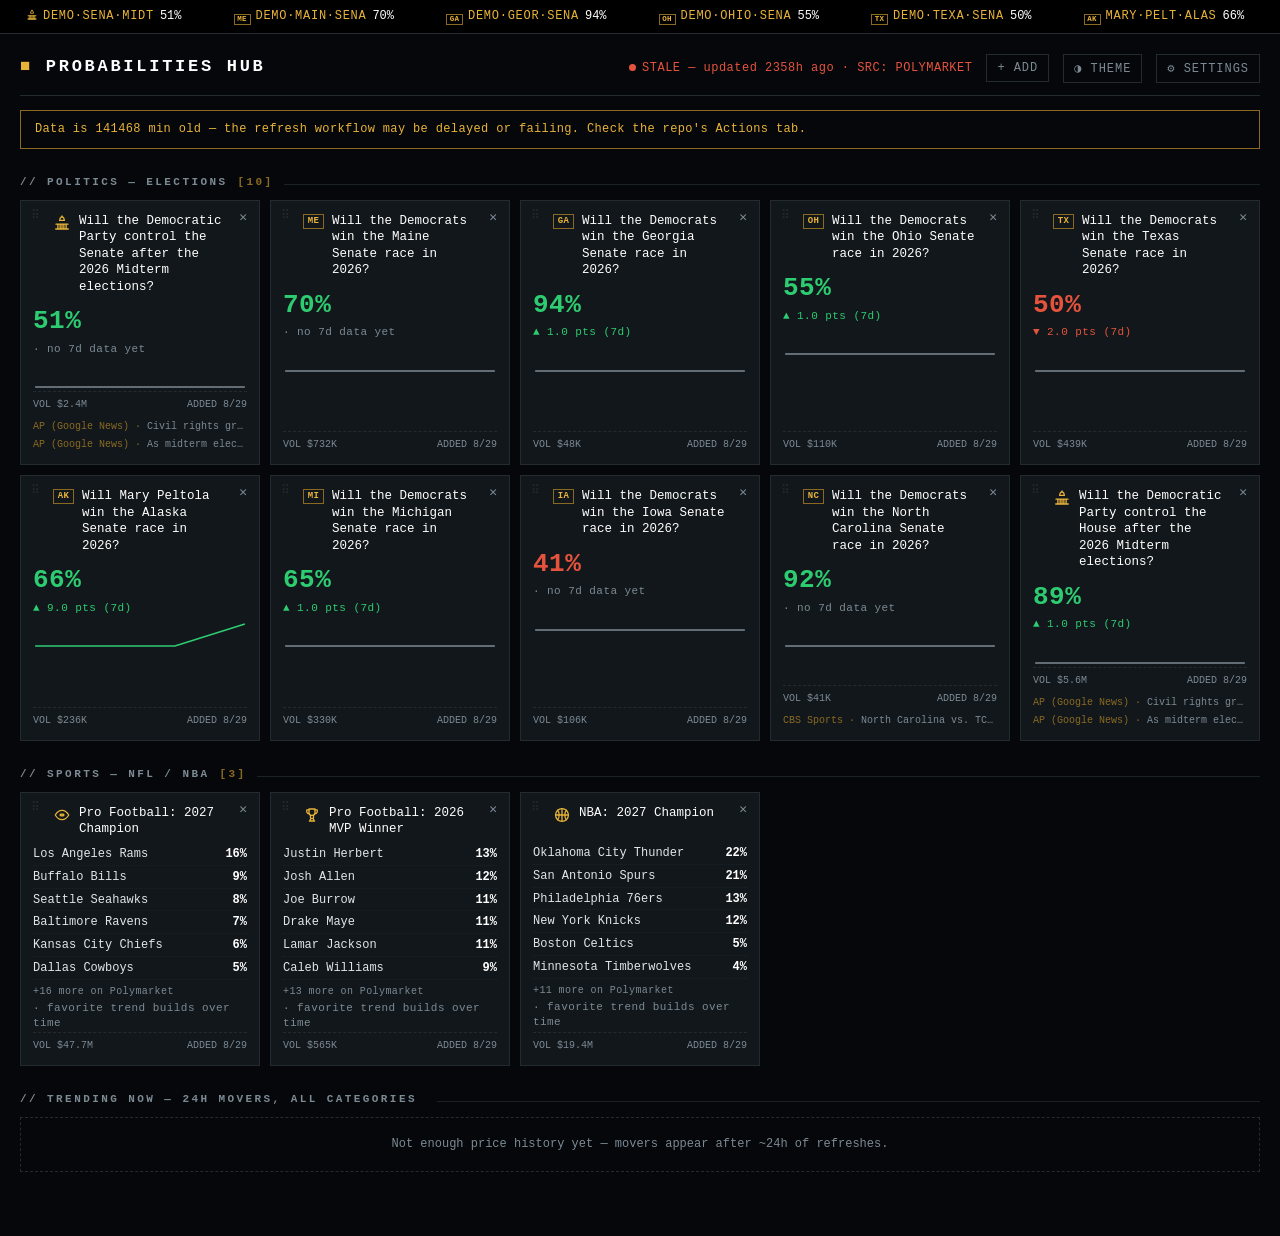
==== commit fa6eaa6a: "Version-query asset URLs to bust browser cache GitHub Pages serves assets with Cache-Control: max-ag" ====
--- a/index.html
+++ b/index.html
@@ -7,7 +7,7 @@
 <title>Probabilities Hub</title>
 <meta name="description" content="Personal prediction-market probabilities dashboard — politics, NFL, NBA." />
 <link rel="icon" href="data:image/svg+xml,%3Csvg xmlns='http://www.w3.org/2000/svg' viewBox='0 0 16 16'%3E%3Crect width='16' height='16' fill='%2305070a'/%3E%3Crect x='3' y='9' width='2' height='4' fill='%232ecc71'/%3E%3Crect x='7' y='5' width='2' height='8' fill='%23e8b339'/%3E%3Crect x='11' y='7' width='2' height='6' fill='%23e5533d'/%3E%3C/svg%3E" />
-<link rel="stylesheet" href="./assets/style.css" />
+<link rel="stylesheet" href="./assets/style.css?v=20260829b" />
 </head>
 <body>
 
@@ -113,7 +113,7 @@
   </div>
 </template>
 
-<script src="./assets/icons.js"></script>
-<script src="./assets/app.js"></script>
+<script src="./assets/icons.js?v=20260829b"></script>
+<script src="./assets/app.js?v=20260829b"></script>
 </body>
 </html>
--- a/assets/style.css
+++ b/assets/style.css
@@ -190,6 +190,9 @@
 /* ---------- Glance icons ---------- */
 .gicon {
   flex: 0 0 auto;
+  display: inline-flex;
+  align-items: center;
+  justify-content: center;
   width: 18px;
   height: 18px;
   color: var(--amber);
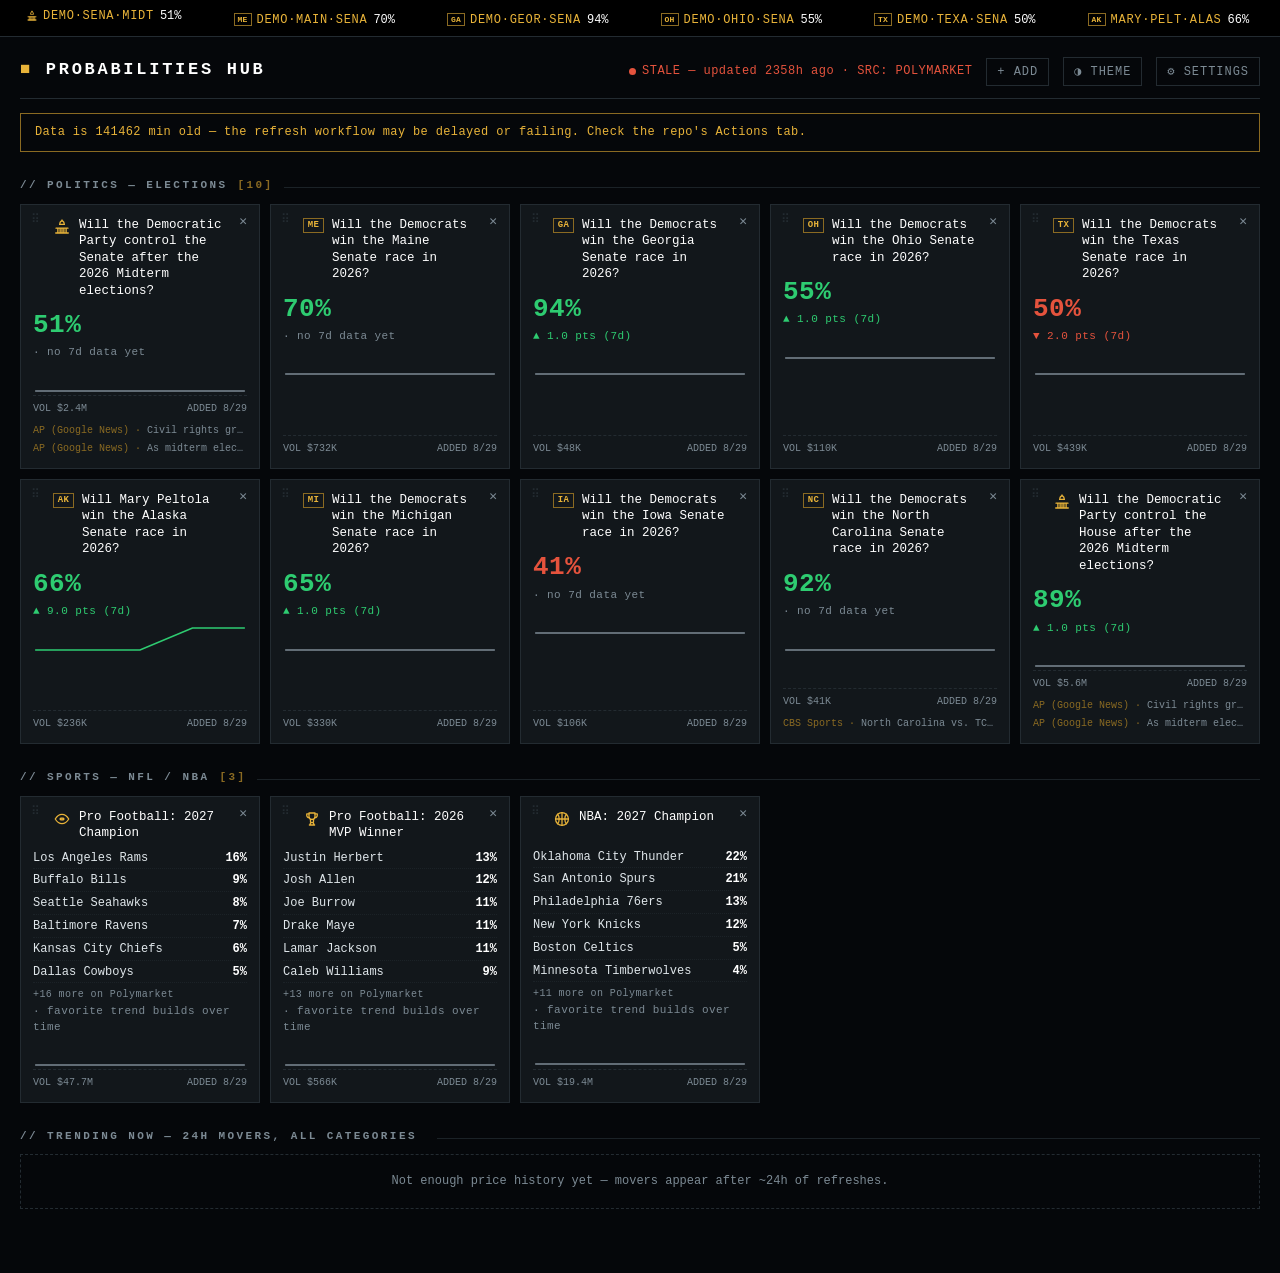
==== commit 3eb4aeec: "Fix ticker icon baseline + real mobile layout Alignment: .ticker__item is now inline-flex/align-item" ====
--- a/index.html
+++ b/index.html
@@ -7,7 +7,7 @@
 <title>Probabilities Hub</title>
 <meta name="description" content="Personal prediction-market probabilities dashboard — politics, NFL, NBA." />
 <link rel="icon" href="data:image/svg+xml,%3Csvg xmlns='http://www.w3.org/2000/svg' viewBox='0 0 16 16'%3E%3Crect width='16' height='16' fill='%2305070a'/%3E%3Crect x='3' y='9' width='2' height='4' fill='%232ecc71'/%3E%3Crect x='7' y='5' width='2' height='8' fill='%23e8b339'/%3E%3Crect x='11' y='7' width='2' height='6' fill='%23e5533d'/%3E%3C/svg%3E" />
-<link rel="stylesheet" href="./assets/style.css?v=20260829b" />
+<link rel="stylesheet" href="./assets/style.css?v=20260829c" />
 </head>
 <body>
 
@@ -20,9 +20,9 @@
     <h1 class="head__title"><span class="mark">&#9632;</span> Probabilities&nbsp;Hub</h1>
     <div class="head__right">
       <span class="clock" id="clock" aria-live="polite">connecting…</span>
-      <button class="iconbtn" id="addBtn" aria-haspopup="dialog">+ Add</button>
-      <button class="iconbtn" id="themeBtn" aria-label="Toggle light / dark theme">&#9681; Theme</button>
-      <button class="iconbtn" id="settingsBtn" aria-haspopup="dialog" aria-label="Open settings">&#9881; Settings</button>
+      <button class="iconbtn" id="addBtn" aria-haspopup="dialog">+&nbsp;<span class="iconbtn__lbl">Add</span></button>
+      <button class="iconbtn" id="themeBtn" aria-label="Toggle light / dark theme">&#9681;&nbsp;<span class="iconbtn__lbl">Theme</span></button>
+      <button class="iconbtn" id="settingsBtn" aria-haspopup="dialog" aria-label="Open settings">&#9881;&nbsp;<span class="iconbtn__lbl">Settings</span></button>
     </div>
   </header>
 
@@ -101,7 +101,7 @@
       <div class="result__meta"></div>
     </div>
     <div class="result__add">
-      <select class="input" style="width:auto;margin-bottom:6px;">
+      <select class="input">
         <option value="politics">politics</option>
         <option value="sports">sports</option>
         <option value="economics">economics</option>
@@ -113,7 +113,7 @@
   </div>
 </template>
 
-<script src="./assets/icons.js?v=20260829b"></script>
-<script src="./assets/app.js?v=20260829b"></script>
+<script src="./assets/icons.js?v=20260829c"></script>
+<script src="./assets/app.js?v=20260829c"></script>
 </body>
 </html>
--- a/assets/style.css
+++ b/assets/style.css
@@ -85,7 +85,7 @@
 }
 .ticker:hover .ticker__track,
 .ticker:focus-within .ticker__track { animation-play-state: paused; }
-.ticker__item { margin: 0 26px; }
+.ticker__item { margin: 0 26px; display: inline-flex; align-items: center; }
 .ticker__sym { color: var(--amber); letter-spacing: 0.06em; }
 .ticker__px { color: var(--text-hi); margin-left: 6px; }
 :root[data-theme="light"] .ticker__px { color: #f6f3ea; }
@@ -213,10 +213,10 @@
   align-items: center;
   justify-content: center;
 }
-.gicon--ticker { width: 12px; height: 12px; margin: 0 5px 0 0; vertical-align: -2px; }
-.gicon--ticker.gicon--state { height: 11px; min-width: 17px; font-size: 7.5px; padding: 0 2px; }
-.gicon--result { width: 14px; height: 14px; vertical-align: -2px; margin-right: 3px; }
-.gicon--result.gicon--state { height: 12px; min-width: 18px; font-size: 8px; }
+.gicon--ticker { width: 12px; height: 12px; margin: 0 5px 0 0; vertical-align: middle; }
+.gicon--ticker.gicon--state { height: 13px; min-width: 18px; font-size: 8px; padding: 0 2px; margin-top: 0; }
+.gicon--result { width: 14px; height: 14px; vertical-align: middle; margin-right: 3px; }
+.gicon--result.gicon--state { height: 13px; min-width: 18px; font-size: 8px; margin-top: 0; }
 .card__prob { font-size: 26px; font-weight: 700; margin: 8px 0 2px; letter-spacing: 0.02em; }
 
 /* ---------- Drag handle / dragging ---------- */
@@ -408,6 +408,7 @@
 .result__desc { font-size: 10.5px; color: var(--sub); margin-top: 4px; line-height: 1.35; }
 .result__meta { font-size: 10px; color: var(--amber-dim); margin-top: 4px; letter-spacing: 0.05em; }
 .result__add { white-space: nowrap; }
+.result__add select { width: auto; margin-bottom: 6px; }
 
 .hint { font-size: 10.5px; color: var(--sub); line-height: 1.4; margin: 6px 0 0; }
 .hint code { color: var(--amber); }
@@ -426,15 +427,65 @@
 }
 .tokentag.is-set { color: var(--up); border-color: var(--up); }
 
-@media (max-width: 560px) {
-  .head { padding-top: 14px; }
+@media (max-width: 600px) {
+  body { font-size: 15px; }
+  .wrap { padding: 0 12px calc(40px + env(safe-area-inset-bottom)); }
+
+  /* Header: title row, then clock + actions row */
+  .head {
+    flex-direction: column;
+    align-items: stretch;
+    gap: 10px;
+    padding: 14px 0 10px;
+  }
   .head__title { font-size: 15px; letter-spacing: 0.1em; }
-  .grid { grid-template-columns: 1fr 1fr; }
-  :root { --card-min: 150px; }
-  .clock { font-size: 11px; }
-}
-@media (max-width: 380px) {
-  .grid { grid-template-columns: 1fr; }
+  .head__right { justify-content: space-between; gap: 8px; align-items: center; }
+  .clock { font-size: 11px; flex: 1 1 auto; }
+  .clock__src { display: none; }
+  .iconbtn { padding: 9px 12px; font-size: 15px; }
+  .iconbtn__lbl { display: none; }
+
+  /* Ticker a touch larger for thumb-distance reading */
+  .ticker { font-size: 13px; }
+
+  /* One column — full-width cards read far better than a cramped 2-up */
+  .grid { grid-template-columns: 1fr; gap: 8px; }
+  .section__title { font-size: 12px; }
+
+  .card { min-height: 0; padding: 12px 12px 14px; }
+  .card__head { padding: 0 30px 0 12px; }
+  .card__q { font-size: 14px; }
+  .card__prob { font-size: 28px; }
+  .card__delta { font-size: 12px; }
+  .ob__row { font-size: 13.5px; }
+  .card__meta { font-size: 11px; }
+  .card__news a { font-size: 12px; white-space: normal; }
+
+  /* Drag / keyboard reorder is desktop-only for now */
+  .card__grip { display: none; }
+  .card__remove { padding: 8px; margin: -6px; font-size: 16px; }
+
+  /* Modals: full-screen sheets */
+  .modal { padding: 0; align-items: stretch; }
+  .modal__panel {
+    max-width: none;
+    max-height: 100dvh;
+    min-height: 100dvh;
+    border: none;
+    padding: 16px 14px calc(16px + env(safe-area-inset-bottom));
+  }
+  .modal__head h2 { font-size: 14px; }
+  .modal__close { font-size: 22px; padding: 6px 10px; }
+  .input { font-size: 16px; padding: 10px 12px; } /* 16px avoids iOS zoom-on-focus */
+  .btn { padding: 10px 16px; font-size: 13px; }
+
+  .result { flex-direction: column; gap: 10px; }
+  .result__q { font-size: 14px; }
+  .result__desc { font-size: 12px; }
+  .result__meta { font-size: 11px; }
+  .result__add { display: flex; gap: 8px; width: 100%; }
+  .result__add select { flex: 1 1 auto; width: auto; margin: 0; }
+  .result__add .btn { flex: 0 0 auto; }
 }
 
 @media (prefers-reduced-motion: reduce) {
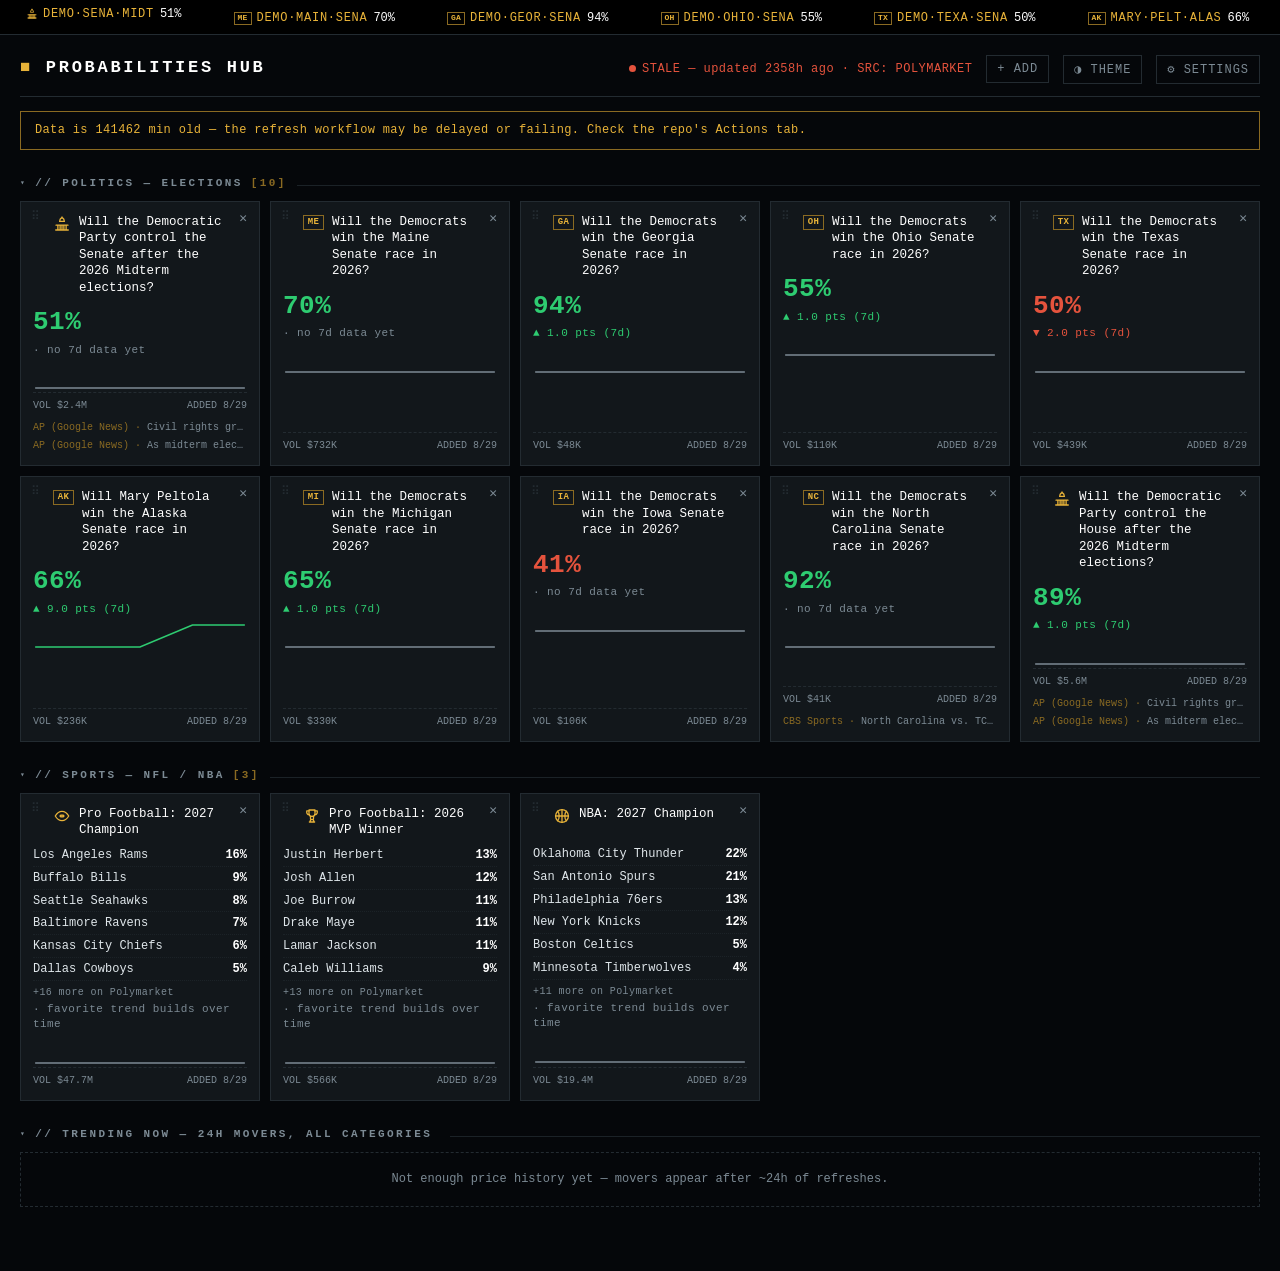
==== commit 62288573: "Ticker baseline fix, cross-device order sync, collapsible sections Ticker alignment: force line-heig" ====
--- a/index.html
+++ b/index.html
@@ -7,7 +7,7 @@
 <title>Probabilities Hub</title>
 <meta name="description" content="Personal prediction-market probabilities dashboard — politics, NFL, NBA." />
 <link rel="icon" href="data:image/svg+xml,%3Csvg xmlns='http://www.w3.org/2000/svg' viewBox='0 0 16 16'%3E%3Crect width='16' height='16' fill='%2305070a'/%3E%3Crect x='3' y='9' width='2' height='4' fill='%232ecc71'/%3E%3Crect x='7' y='5' width='2' height='8' fill='%23e8b339'/%3E%3Crect x='11' y='7' width='2' height='6' fill='%23e5533d'/%3E%3C/svg%3E" />
-<link rel="stylesheet" href="./assets/style.css?v=20260829c" />
+<link rel="stylesheet" href="./assets/style.css?v=20260829d" />
 </head>
 <body>
 
@@ -113,7 +113,7 @@
   </div>
 </template>
 
-<script src="./assets/icons.js?v=20260829c"></script>
-<script src="./assets/app.js?v=20260829c"></script>
+<script src="./assets/icons.js?v=20260829d"></script>
+<script src="./assets/app.js?v=20260829d"></script>
 </body>
 </html>
--- a/assets/style.css
+++ b/assets/style.css
@@ -85,7 +85,8 @@
 }
 .ticker:hover .ticker__track,
 .ticker:focus-within .ticker__track { animation-play-state: paused; }
-.ticker__item { margin: 0 26px; display: inline-flex; align-items: center; }
+.ticker__item { margin: 0 26px; display: inline-flex; align-items: center; line-height: 1; }
+.ticker__item > * { line-height: 1; }
 .ticker__sym { color: var(--amber); letter-spacing: 0.06em; }
 .ticker__px { color: var(--text-hi); margin-left: 6px; }
 :root[data-theme="light"] .ticker__px { color: #f6f3ea; }
@@ -152,6 +153,29 @@
 }
 .section__title .count { color: var(--amber-dim); }
 .section__rule { flex: 1; height: 1px; background: var(--line-soft); }
+.section__toggle {
+  font: inherit;
+  letter-spacing: inherit;
+  text-transform: inherit;
+  color: inherit;
+  background: none;
+  border: none;
+  padding: 4px 0;
+  margin: -4px 0;
+  cursor: pointer;
+  display: flex;
+  align-items: baseline;
+  gap: 8px;
+}
+.section__toggle:hover { color: var(--amber); }
+.section__caret {
+  font-size: 8px;
+  transition: transform 0.12s;
+  transform: translateY(-1px);
+}
+.section.is-collapsed .section__caret { transform: translateY(-1px) rotate(-90deg); }
+.section.is-collapsed .grid,
+.section.is-collapsed > .empty { display: none; }
 
 .grid {
   display: grid;
@@ -452,6 +476,7 @@
   .grid { grid-template-columns: 1fr; gap: 8px; }
   .section__title { font-size: 12px; }
 
+  .section__toggle { padding: 10px 0; margin: -10px 0; }
   .card { min-height: 0; padding: 12px 12px 14px; }
   .card__head { padding: 0 30px 0 12px; }
   .card__q { font-size: 14px; }
@@ -491,4 +516,5 @@
 @media (prefers-reduced-motion: reduce) {
   .ticker__track { animation: none; padding-left: 20px; }
   .clock .dot { animation: none; }
-}
+  .section__caret { transition: none; }
+}
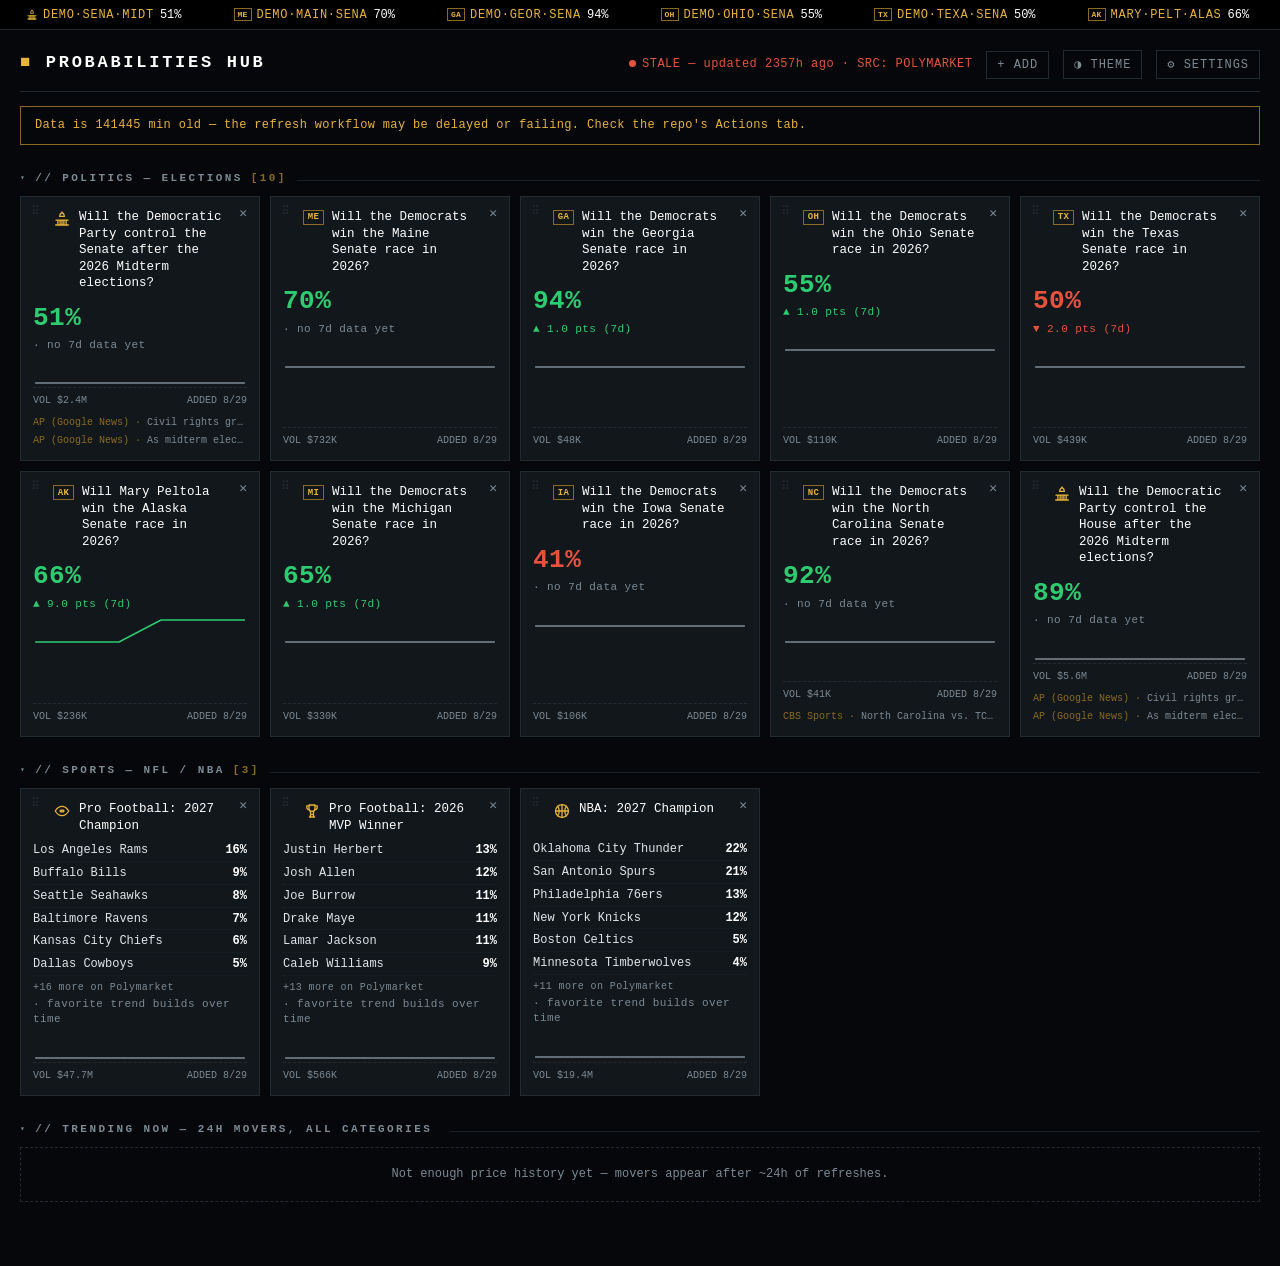
==== commit b2fe4057: "Really fix ticker alignment: flex the track, not baseline The prior fixes aligned icon vs text *with" ====
--- a/index.html
+++ b/index.html
@@ -7,7 +7,7 @@
 <title>Probabilities Hub</title>
 <meta name="description" content="Personal prediction-market probabilities dashboard — politics, NFL, NBA." />
 <link rel="icon" href="data:image/svg+xml,%3Csvg xmlns='http://www.w3.org/2000/svg' viewBox='0 0 16 16'%3E%3Crect width='16' height='16' fill='%2305070a'/%3E%3Crect x='3' y='9' width='2' height='4' fill='%232ecc71'/%3E%3Crect x='7' y='5' width='2' height='8' fill='%23e8b339'/%3E%3Crect x='11' y='7' width='2' height='6' fill='%23e5533d'/%3E%3C/svg%3E" />
-<link rel="stylesheet" href="./assets/style.css?v=20260829d" />
+<link rel="stylesheet" href="./assets/style.css?v=20260829e" />
 </head>
 <body>
 
@@ -113,7 +113,7 @@
   </div>
 </template>
 
-<script src="./assets/icons.js?v=20260829d"></script>
-<script src="./assets/app.js?v=20260829d"></script>
+<script src="./assets/icons.js?v=20260829e"></script>
+<script src="./assets/app.js?v=20260829e"></script>
 </body>
 </html>
--- a/assets/style.css
+++ b/assets/style.css
@@ -78,14 +78,15 @@
 }
 :root[data-theme="light"] .ticker { background: #1a1712; }
 .ticker__track {
-  display: inline-block;
+  display: inline-flex;
+  align-items: center;
   padding: 8px 0;
   will-change: transform;
   animation: ticker-scroll 60s linear infinite;
 }
 .ticker:hover .ticker__track,
 .ticker:focus-within .ticker__track { animation-play-state: paused; }
-.ticker__item { margin: 0 26px; display: inline-flex; align-items: center; line-height: 1; }
+.ticker__item { margin: 0 26px; flex: 0 0 auto; display: inline-flex; align-items: center; line-height: 1; }
 .ticker__item > * { line-height: 1; }
 .ticker__sym { color: var(--amber); letter-spacing: 0.06em; }
 .ticker__px { color: var(--text-hi); margin-left: 6px; }
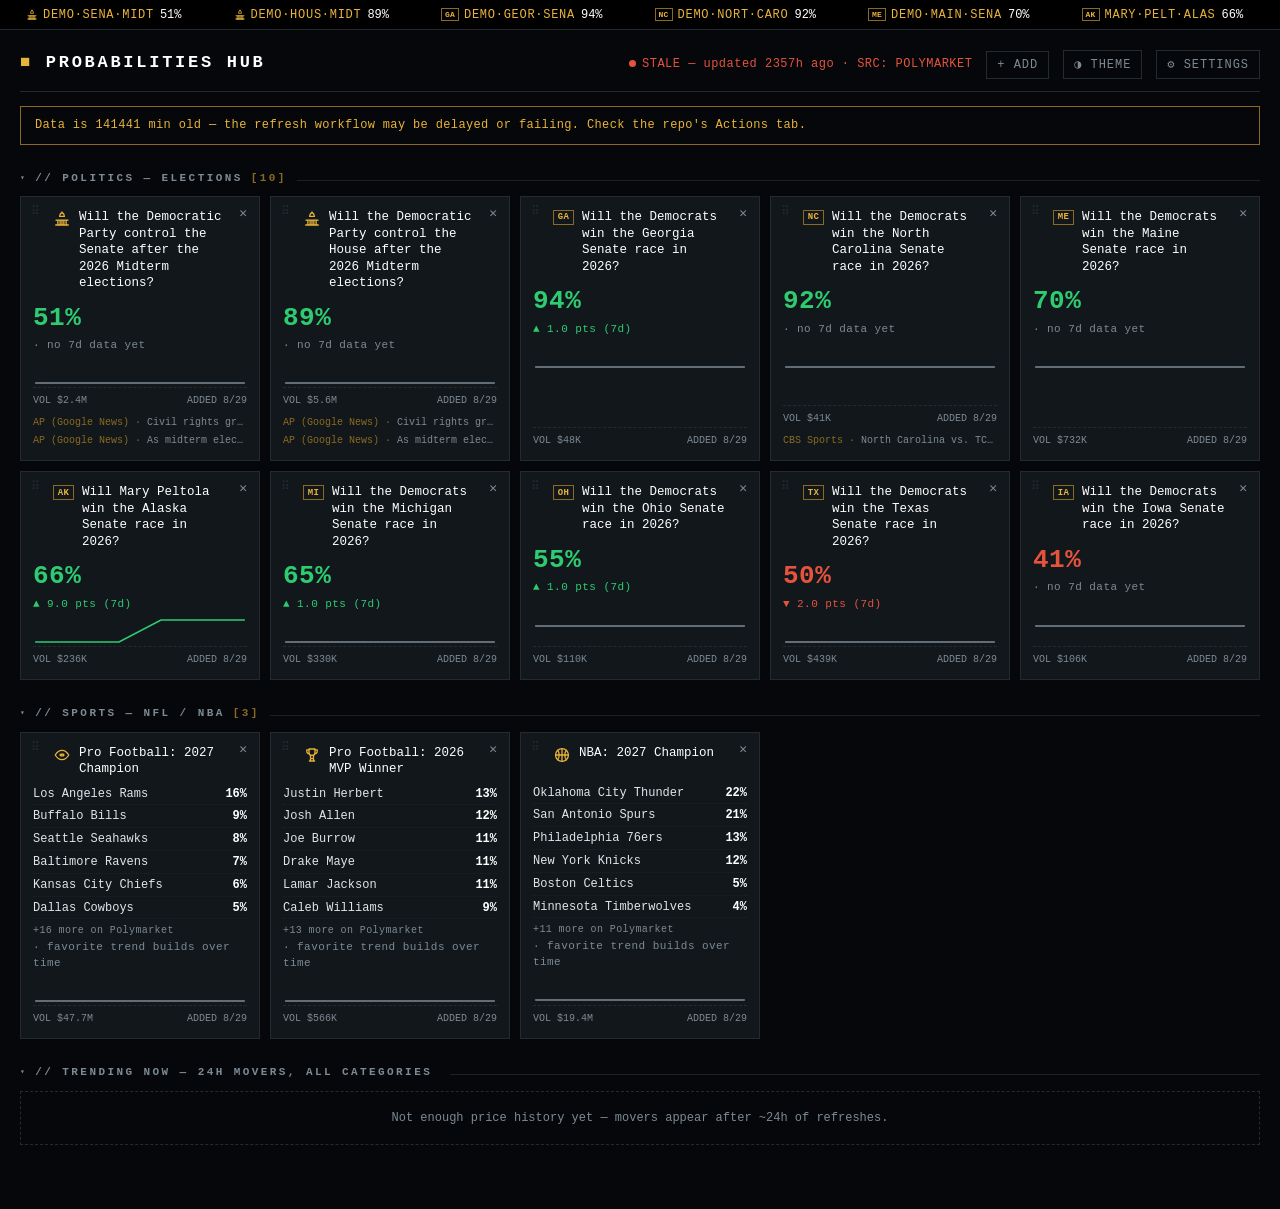
==== commit b4cd8602: "Rebuild drag-reorder: pointer-based, with a live drop indicator Replaces native HTML5 drag-and-drop " ====
--- a/index.html
+++ b/index.html
@@ -7,7 +7,7 @@
 <title>Probabilities Hub</title>
 <meta name="description" content="Personal prediction-market probabilities dashboard — politics, NFL, NBA." />
 <link rel="icon" href="data:image/svg+xml,%3Csvg xmlns='http://www.w3.org/2000/svg' viewBox='0 0 16 16'%3E%3Crect width='16' height='16' fill='%2305070a'/%3E%3Crect x='3' y='9' width='2' height='4' fill='%232ecc71'/%3E%3Crect x='7' y='5' width='2' height='8' fill='%23e8b339'/%3E%3Crect x='11' y='7' width='2' height='6' fill='%23e5533d'/%3E%3C/svg%3E" />
-<link rel="stylesheet" href="./assets/style.css?v=20260829e" />
+<link rel="stylesheet" href="./assets/style.css?v=20260829f" />
 </head>
 <body>
 
@@ -113,7 +113,7 @@
   </div>
 </template>
 
-<script src="./assets/icons.js?v=20260829e"></script>
-<script src="./assets/app.js?v=20260829e"></script>
+<script src="./assets/icons.js?v=20260829f"></script>
+<script src="./assets/app.js?v=20260829f"></script>
 </body>
 </html>
--- a/assets/style.css
+++ b/assets/style.css
@@ -255,16 +255,31 @@
   padding: 3px 4px;
   cursor: grab;
   transition: color 0.12s;
+  touch-action: none; /* let pointer drag own the gesture on touch */
 }
 .card:hover .card__grip { color: var(--sub); }
 .card__grip:hover,
 .card__grip:focus-visible { color: var(--amber); }
 .card__grip:active { cursor: grabbing; }
-.card.is-dragging {
-  opacity: 0.55;
+
+/* card lifted and following the pointer */
+.card--dragging {
+  opacity: 0.97;
   border-color: var(--amber);
-  border-style: dashed;
-}
+  box-shadow: 0 14px 34px rgba(0, 0, 0, 0.5);
+  transform: scale(1.015);
+  cursor: grabbing;
+}
+:root[data-theme="light"] .card--dragging { box-shadow: 0 14px 34px rgba(0, 0, 0, 0.22); }
+
+/* the gap showing exactly where it will land */
+.card-placeholder {
+  border: 1px dashed var(--amber);
+  background: rgba(232, 179, 57, 0.09);
+}
+
+body.is-sorting { cursor: grabbing; }
+body.is-sorting, body.is-sorting * { user-select: none; }
 
 /* ---------- Multi-outcome leaderboard ---------- */
 .card__board { margin: 8px 0 2px; display: flex; flex-direction: column; gap: 3px; }
@@ -479,7 +494,7 @@
 
   .section__toggle { padding: 10px 0; margin: -10px 0; }
   .card { min-height: 0; padding: 12px 12px 14px; }
-  .card__head { padding: 0 30px 0 12px; }
+  .card__head { padding: 0 28px; }
   .card__q { font-size: 14px; }
   .card__prob { font-size: 28px; }
   .card__delta { font-size: 12px; }
@@ -487,8 +502,8 @@
   .card__meta { font-size: 11px; }
   .card__news a { font-size: 12px; white-space: normal; }
 
-  /* Drag / keyboard reorder is desktop-only for now */
-  .card__grip { display: none; }
+  /* Touch drag works now — keep the handle, give it a real tap target */
+  .card__grip { font-size: 15px; padding: 7px 8px; top: 3px; left: 3px; color: var(--sub); }
   .card__remove { padding: 8px; margin: -6px; font-size: 16px; }
 
   /* Modals: full-screen sheets */
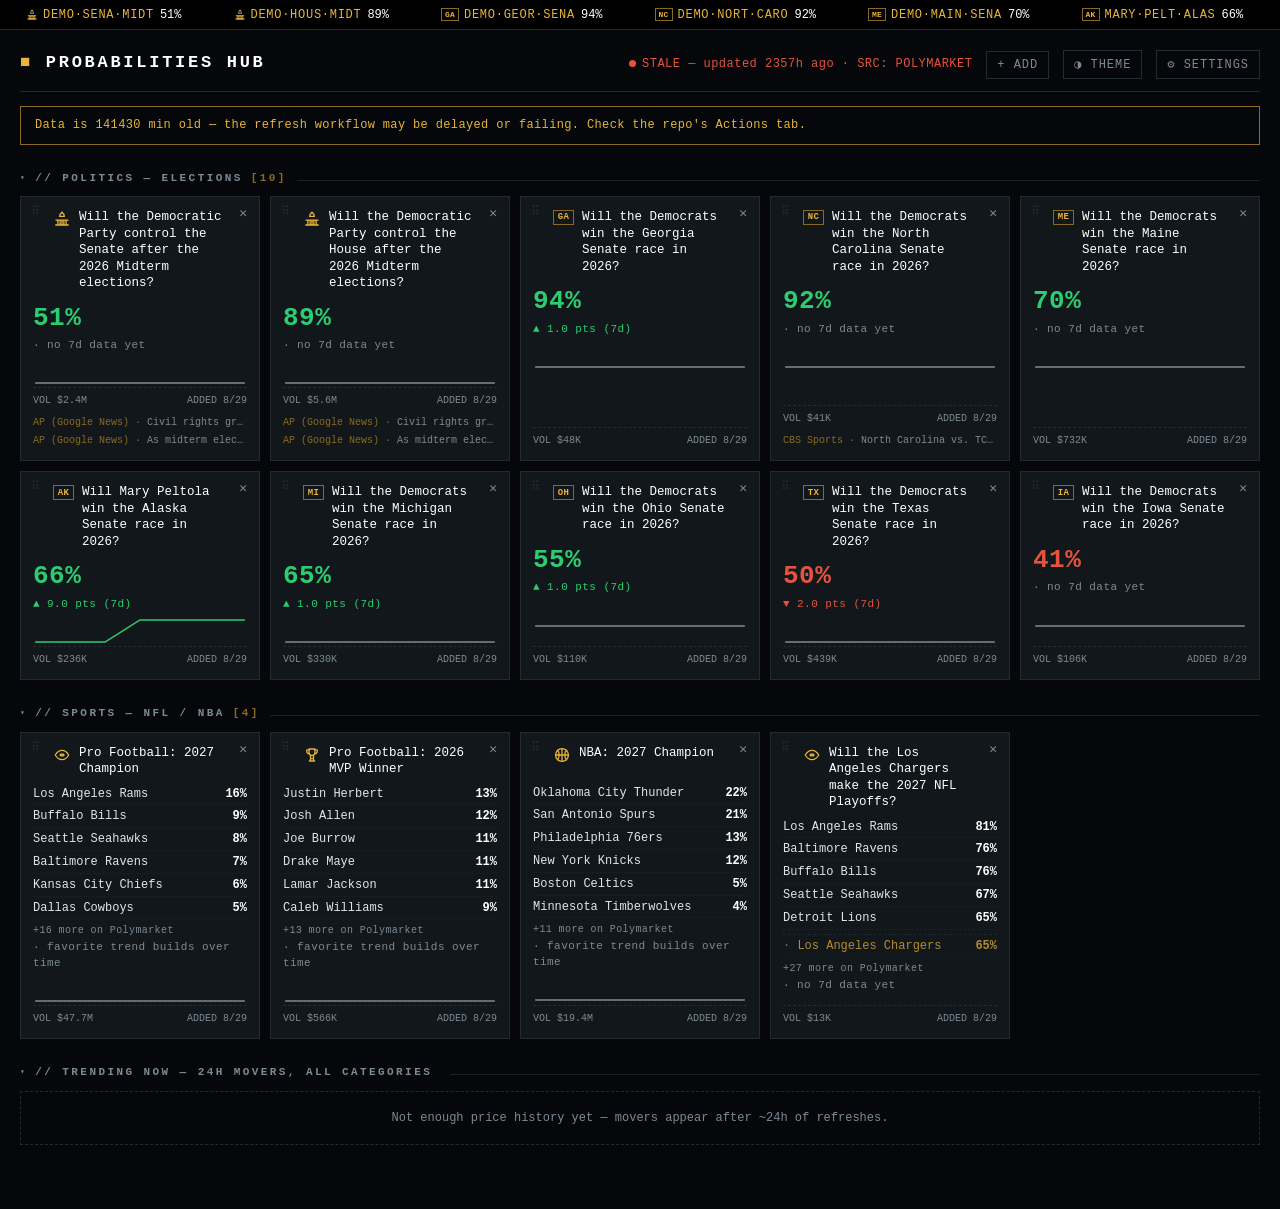
==== commit ac310abf: "Add home-screen icon + web app manifest (iOS "Add to Home Screen") iOS ignores the SVG data-URI favi" ====
--- a/index.html
+++ b/index.html
@@ -7,6 +7,16 @@
 <title>Probabilities Hub</title>
 <meta name="description" content="Personal prediction-market probabilities dashboard — politics, NFL, NBA." />
 <link rel="icon" href="data:image/svg+xml,%3Csvg xmlns='http://www.w3.org/2000/svg' viewBox='0 0 16 16'%3E%3Crect width='16' height='16' fill='%2305070a'/%3E%3Crect x='3' y='9' width='2' height='4' fill='%232ecc71'/%3E%3Crect x='7' y='5' width='2' height='8' fill='%23e8b339'/%3E%3Crect x='11' y='7' width='2' height='6' fill='%23e5533d'/%3E%3C/svg%3E" />
+
+<!-- Home-screen / PWA -->
+<link rel="manifest" href="./manifest.webmanifest" />
+<link rel="apple-touch-icon" href="./apple-touch-icon.png" />
+<meta name="apple-mobile-web-app-capable" content="yes" />
+<meta name="mobile-web-app-capable" content="yes" />
+<meta name="apple-mobile-web-app-status-bar-style" content="black" />
+<meta name="apple-mobile-web-app-title" content="Probabilities" />
+<meta name="theme-color" content="#05070a" />
+
 <link rel="stylesheet" href="./assets/style.css?v=20260829f" />
 </head>
 <body>
